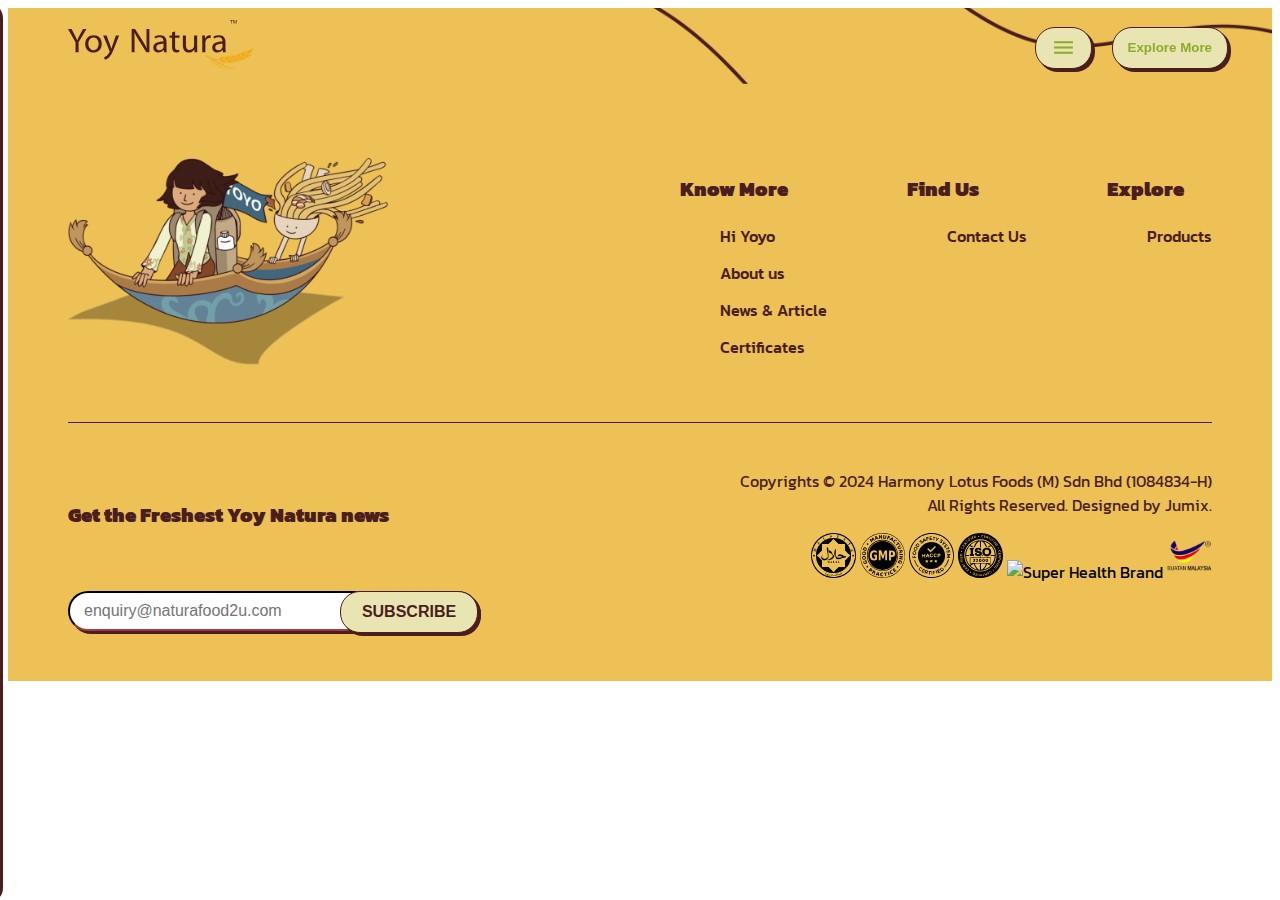
==== about/index.html @ ca6801bd "hi yoyo done" ====
<!DOCTYPE html>
<html lang="ko">

<head>
    <meta charset="UTF-8">
    <meta name="viewport" content="width=device-width, initial-scale=1.0">
    <title>Yoy Natura</title>
    <link rel="icon" href="../images/favicon.png">
    <link rel="stylesheet" href="https://cdn.jsdelivr.net/npm/reset-css@5.0.2/reset.min.css">
    <!-- 아이콘 -->
    <link rel="stylesheet"
        href="https://fonts.googleapis.com/css2?family=Material+Symbols+Outlined:opsz,wght,FILL,GRAD@24,400,0,0" />

    <!-- 폰트 -->
    <link rel="preconnect" href="https://fonts.googleapis.com">
    <link rel="preconnect" href="https://fonts.gstatic.com" crossorigin>
    <link
        href="https://fonts.googleapis.com/css2?family=Kanit:wght@400;500;700&family=Oswald:wght@200..700&display=swap"
        rel="stylesheet">

    <link rel="stylesheet" href="../css/main.css">
    <link rel="stylesheet" href="../css/hi-yoyo.css">

    <!-- jquery -->
    <script src="https://code.jquery.com/jquery-3.7.1.min.js"
        integrity="sha256-/JqT3SQfawRcv/BIHPThkBvs0OEvtFFmqPF/lYI/Cxo=" crossorigin="anonymous"></script>

    <!-- swiper -->
    <link rel="stylesheet" href="https://unpkg.com/swiper@6.8.4/swiper-bundle.min.css" />
    <script src="https://unpkg.com/swiper@6.8.4/swiper-bundle.min.js"></script>

    <script defer src="../js/common.js"></script>
    <script defer src="../js/yoyo.js"></script>
</head>

<body>
    <main>
        <header>
            <div class="inner">
                <a href="/">
                    <img src="../images/yoynatura-logo.svg" alt="yoynatura">
                </a>
                <div class="menu">
                    <button class="menu-open btn">
                        <span class="material-symbols-outlined">menu</span>
                    </button>
                    <button class="btn">Explore More</button>
                </div>
            </div>
        </header>

        <nav>
            <div class="side-menu-close">
                <span class="material-symbols-outlined">close_small</span>
            </div>
            <ul>
                <li><a href="/hi-yoyo">Hi Yoyo</a></li>
                <li class="active"><a href="/about">About us</a></li>
                <li>News & Articles</li>
                <li>Certificates</li>
                <li>Contact Us</li>
                <li>Products</li>
            </ul>
        </nav>

        <footer>
            <img src="../images/footer-top.png" alt="line" class="footer--top-bg" />
            <div class="inner">
                <div class="footer-container">
                    <div class="footer-wedget">
                        <img src="../images/yoyo-flying-carpet.png" alt="YOYO" />
                    </div>
                    <div class="f-menu">
                        <ul>
                            <li><span>Know More</span>
                                <ul>
                                    <li>Hi Yoyo</li>
                                    <li>About us</li>
                                    <li>News & Article</li>
                                    <li>Certificates</li>
                                </ul>
                            </li>
                            <li><span>Find Us</span>
                                <ul>
                                    <li>Contact Us</li>
                                </ul>
                            </li>
                            <li><span>Explore</span>
                                <ul>
                                    <li>Products</li>
                                </ul>
                            </li>
                        </ul>
                    </div>
                </div>
                <div class="footer-container">
                    <div class="footer-wedget">
                        <h6>
                            Get the Freshest Yoy Natura news
                        </h6>
                        <div class="footer-inputs">
                            <input type="text" placeholder="enquiry@naturafood2u.com">
                            <button class="btn">SUBSCRIBE</button>
                        </div>
                    </div>
                    <div class="footer-copyright">
                        <p>
                            Copyrights © 2024 Harmony Lotus Foods (M) Sdn Bhd (1084834-H) <br />
                            All Rights Reserved. Designed by Jumix.
                        </p>
                        <img src="../images/F-Icons-01-Halal.svg" alt="Halal" />
                        <img src="../images/F-Icons-02-GMP.svg" alt="GMP" />
                        <img src="../images/F-Icons-03-HACCP.svg" alt="HACCP" />
                        <img src="../images/F-Icons-04-ISO22000.svg" alt="ISO 22000" />
                        <img src="../images/F-Icons-05-Super-Health-Brand.svg" alt="Super Health Brand" />
                        <img src="../images/F-Icons-06-Buatan-Malaysia.svg" alt="Buatan Malaysia" />
                    </div>
                </div>
            </div>
        </footer>

        <div id="to-top"></div>
    </main>
</body>

</html>
---- css/main.css ----
html {
    --color-green: #8DAC2B;
    --color-yellow-green: #E9E5B2;
    --color-brown: #4B1E1E;
    --color-white: #fff;
    --color-orange: #C4781C;
    --color-light-green: #B7CF61;
    --color-yellow: #EDC155
}

body {
    font-family: "Kanit", sans-serif;
    line-height: 1.5;
    box-sizing: border-box;
    font-size: 16px;
    word-break: keep-all;
}

main {
    overflow-x: hidden;
}

a {
    text-decoration: none;
    color: inherit;
}

ul {
    list-style: none;
}

button {
    outline: none;
}

input {
    outline: none;
}

picture {
    position: absolute;
}

.inner {
    max-width: 1160px;
    height: 100%;
    margin: 0 auto;
    display: flex;
    justify-content: center;
    align-items: center;
}

.btn {
    height: 42px;
    background-color: var(--color-yellow-green);
    color: var(--color-green);
    display: flex;
    justify-content: center;
    align-items: center;
    padding: 6px 15px;
    border-radius: 20px;
    border: 1px solid var(--color-brown);
    cursor: pointer;
    transition: .2s;
}

.btn__white {
    background-color: var(--color-white);
}

.btn__active {
    background-color: var(--color-yellow-green);
    box-shadow: 3px 3px 0 0 var(--color-brown);
}

.description {
    width: 100%;
    text-align: center;
    margin: 0 auto;
    position: relative;
}

.description h1 {
    font-size: 72px;
    color: var(--color-brown);
    line-height: 1.5;
    font-weight: 800;
}

.description h6 {
    font-size: 20px;
    color: var(--color-green);
}


.description p {
    color: var(--color-brown);
    font-size: 16px;
}

#to-top {
    position: fixed;
    right: 0;
    bottom: 0;
    width: 84px;
    height: 80px;
    cursor: pointer;
    background-image: url("../images/btt-02.svg");
    background-size: cover;
    visibility: hidden;
    opacity: 0;
    transform: translateY(0);
    transition: .4s;
    z-index: 9;
}

#to-top.active {
    visibility: visible;
    opacity: 1;
}

#to-top.top {
    transform: translateY(-900px);
}

.animation {
    transition: 1s;
    transform: translateY(100px);
    opacity: 0;
}

.animation.show {
    transform: translateY(0);
    opacity: 1;
}

.m-img {
    display: none;
}

header {
    width: 100%;
    height: 95px;
    position: fixed;
    top: 0;
    z-index: 8;
    background-color: initial;
}

header .inner {
    height: 100%;
    justify-content: space-between;
}

header .menu {
    display: flex;
    gap: 20px;
}

header .menu span {
    font-size: 25px;
}

header .menu .btn {
    font-weight: 800;
    box-shadow: 3px 3px 0 0 var(--color-brown);
}

header .menu .btn:nth-child(2):hover {
    color: var(--color-brown);
}

nav {
    width: 100%;
    height: 100%;
    max-width: 350px;
    position: fixed;
    top: 0;
    left: 0;
    z-index: 9;
    background-color: var(--color-yellow-green);
    box-shadow: 3px 3px 0px 0px #4B1E1E;
    border-radius: 0 15px 15px 0;
    transform: translateX(-100%);
    transition: .4s;
}

nav.active {
    transform: translateX(0);
}

nav .side-menu-close {
    display: flex;
    justify-content: flex-end;
}

nav span {
    color: var(--color-orange);
    font-size: 40px !important;
    cursor: pointer;
    padding: 10px 10px 0 0;
}

nav ul {
    margin-top: 50px;
}

nav ul li {
    font-size: 20px;
    font-weight: 900;
    padding: 8px 32px;
    color: var(--color-brown);
    cursor: pointer;
    transition: .2s;
}

nav ul li.active {
    color: #D64027;
}

nav ul li:hover {
    color: var(--color-orange);
}

.explore {
    width: 100%;
    height: 100vh;
    background-color: #E9E5B2;
    position: relative;
}

.explore .inner {
    flex-direction: column;
}

.explore .explore-bg {
    width: 150vw;
    height: 100vh;
    min-width: 2500px;
    background: url("../images/H-banner-bg-extend.png");
    background-size: cover;
    background-position: left;
    position: absolute;
    top: 0;
    left: 0;
    transform: translateX(-850px);
    transition-duration: .8s;
}

.explore .description {
    margin-bottom: 80px;
    text-align: left;
}

.explore .description .btn {
    width: 200px;
    color: var(--color-brown);
    font-weight: 800;
    margin-top: -80px;
    font-size: 20px;
    box-shadow: 5px 5px 0 0 var(--color-brown);
}

.explore .description .btn:hover {
    background-color: var(--color-brown);
    color: var(--color-white);
}

.explore picture.yoyo {
    transition-duration: .4s;
    right: 0;
    bottom: -40px;
}

.explore picture.yoyo img {
    width: 600px;
}

.series {
    position: relative;
}

.series picture.wheat {
    top: -300px;
}

.series picture.wheat img {
    max-width: 100%;
}

.series .series-bg {
    width: 100%;
    height: 100%;
    background: url("../images/H-yoyo-noodle-series-bg.png") top center no-repeat;
    background-size: cover;
    padding-top: 150px;
    padding-bottom: 250px;
    position: relative;
}

.series .inner {
    display: block;
}

.series .description {
    max-width: 750px;

}

.series .btn-group {
    max-width: 750px;
    margin: 0 auto;
    display: flex;
    justify-content: center;
    align-items: center;
    gap: 30px;
    margin-top: 30px;
    position: relative;
}

.series .btn-group .btn {
    font-size: 20px;
    font-weight: 900;
    color: var(--color-brown);
    padding: 23px 29px;
    border-radius: 30px;
}

.series .btn-group img {
    position: absolute;
    right: 0;
    bottom: 0;
    transform: translateX(40px);
}

.series .series-items {
    position: relative;
    margin-top: 80px;
}

.series .series-items.series--goreng {
    display: none;
}


.series .series-items div {
    display: flex;
    justify-content: space-around;
    gap: 190px;
}

.series .series-items img {
    max-width: 400px;
    transition: .2s;
}


.series .series-items img:nth-child(2) {
    transform: translateY(60px);
}

.series .series-items img:nth-child(3) {
    position: absolute;
    top: 200px;
    left: -140px;
    right: 0;
    margin: 0 auto;
}

.series .series-items img:hover {
    transform: scale(1.1);
}

.series .series-items img:nth-child(3):hover {
    transform: scale(1);
}

.about {
    height: 700px;
    background: var(--color-yellow-green);
    position: relative;
}

.about .inner {
    padding-top: 80px;
    display: flex;
    align-items: normal;
}

.about .description {
    max-width: 800px;
    position: static;
}

.about .description h1 {
    position: relative;
    z-index: 1;
}

.about .description p {
    font-size: 19px;
    padding-top: 80px;
}

.about .description .btn {
    color: var(--color-brown);
    font-size: 20px;
    font-weight: 800;
    margin: 190px auto 0;
    box-shadow: 5px 5px 0px 0px #4B1E1E;
    position: relative;
    z-index: 1;
}

.about .about-badge__position {
    position: relative;
}

.about .about-badge {
    width: 100%;
    height: 100%;
    position: absolute;
    top: 0;
    left: 0;
}

.about .about-badge img {
    position: absolute;
}

.about .about-badge img:nth-child(1) {
    left: 12.6%;
    top: 30.86%;
}

.about .about-badge img:nth-child(2) {
    left: 20.3%;
    top: 24%;
}

.about .about-badge img:nth-child(3) {
    left: 28.08%;
    top: 28.27%;
}

.about .about-badge img:nth-child(4) {
    left: 39.21%;
    top: 41.3%;
    z-index: 2;
}

.about .about-badge img:nth-child(5) {
    left: 36.47%;
    top: 30.52%;
    z-index: 0;
}

.about .about-badge img:nth-child(6) {
    left: 49.21%;
    top: 26.73%;
    z-index: 1;
}

.about .about-badge img:nth-child(7) {
    left: 53.49%;
    top: 29.63%;
    z-index: 0;
}

.about .about-badge img:nth-child(8) {
    left: 59.16%;
    top: 26.89%;
}

.about .about-badge img:nth-child(9) {
    left: 69.56%;
    top: 25.86%;
}

.about .about-badge img:nth-child(10) {
    left: 17.4%;
    top: 50.94%;
}

.about .about-badge img:nth-child(11) {
    left: 31.23%;
    top: 50%;
}

.about .about-badge img:nth-child(12) {
    left: 46.7%;
    top: 45.48%;
}

.about .about-badge img:nth-child(13) {
    left: 57%;
    top: 58.22%;
}

.about .about-badge img:nth-child(14) {
    left: 70.52%;
    top: 46.42%;
}

.wedo {
    background-color: var(--color-light-green);
    display: flex;
    padding: 150px 0;
    position: relative;
}

.wedo .noodles {
    transition-duration: .6s;
    position: absolute;
    top: -80px;
    left: 0;
    transform: translateX(-280px);
}

.wedo .noodles__m {
    display: none;
}

.wedo .wedo-items {
    position: relative;
    display: flex;
    align-items: center;
    width: 50%;
}

.wedo-items.wedo-items__m {
    display: none;
}

.wedo .wedo-items .description {
    max-width: 455px;
}

.wedo .wedo-items .swiper-container {
    margin: 0;
    position: relative;
    min-width: 735px;
}

.wedo .wedo-items .swiper-container .swiper-slide {
    transition: .4s;
    position: relative;
}

.wedo .wedo-items .swiper-container .swiper-wrapper .swiper-slide img {
    transition: .4s;
    height: 557px;
}

.wedo .wedo-items .swiper-container .swiper-wrapper .swiper-slide:hover p {
    visibility: visible;
    opacity: 1;
}

.wedo .wedo-items .swiper-container .swiper-wrapper .swiper-slide:hover img {
    filter: brightness(0.6);
}

.wedo .wedo-items .swiper-container .swiper-wrapper .swiper-slide p {
    height: calc(100% / 5);
    position: absolute;
    top: 0;
    bottom: 0;
    margin: auto;
    color: #EDC155;
    text-align: center;
    font-weight: 900;
    font-size: 32px;
    visibility: hidden;
    opacity: 0;
    transition: .4s;
    padding-left: 120px;
}

.wedo .wedo-items .swiper-container .swiper-wrapper .swiper-slide p.slide__center {
    padding-left: 155px;
}

.wedo .wedo-items .swiper-prev,
.wedo .wedo-items .swiper-next {
    width: 30px;
    height: 30px;
    border-radius: 50%;
    font-size: 23px;
    position: absolute;
    margin: auto 0;
    top: 0;
    bottom: 0;
    z-index: 1;
    cursor: pointer;
    outline: none;
    display: flex;
    justify-content: center;
    align-items: center;
    transition: .4s;
    background-color: var(--color-orange);
    color: var(--color-white);
}

.wedo .wedo-items .swiper-prev {
    left: 0;
}

.wedo .wedo-items .swiper-next {
    right: 0;
}

.products {
    background: url("../images/H-our-products-bg.png") center no-repeat;
    background-size: cover;
    padding: 150px 0 200px;
}

.products .description {
    max-width: 580px;
}

.products .description img {
    position: absolute;
    right: -80px;
    top: -45px;
}

.products .products-wrap {
    width: 100%;
    display: flex;
    margin-top: 120px;
}

.products .products-img {
    position: relative;
}

.products .products-wrap .products-img picture {
    top: 35px;
    left: 0;
}

.products .products-wrap .products-img picture img {
    position: absolute;
    transition: .4s;
    visibility: hidden;
    opacity: 0;
}

.products .products-wrap .products-img picture .prod--japanese {
    left: 40px;
}

.products .products-wrap .products-img picture img.show {
    visibility: visible;
    opacity: 1;
}

.products .products-wrap .description {
    margin: auto;
    display: flex;
    flex-direction: column;
    align-items: center;
}

.products .products-wrap .description h1 {
    font-size: 48px;
}

.products .products-wrap .description p {
    max-width: 280px;
}

.products .products-wrap .description button {
    width: 400px;
    font-size: 20px;
    font-weight: 900;
    color: var(--color-brown);
    box-shadow: 5px 5px 0px 0px #4B1E1E;
    border-radius: 25px;
    padding: 6px 25px;
    margin: 30px auto 0;
}

.products .products-wrap .description button:hover {
    background-color: var(--color-yellow-green);
}

.recipes {
    background-color: var(--color-yellow-green);
    position: relative;
    padding: 100px 0 200px;

}

.recipes .recipes--top--bg {
    width: 100%;
    height: 74px;
    background-image: url("../images/H-cooking-recipes-top-border-2048x74.png");
    background-size: cover;
    position: absolute;
    top: -55px;

}

.recipes .recipes--title {
    max-width: 740px;
    height: 140px;
    display: flex;
    justify-content: center;
    align-items: end;
    gap: 30px;
    margin: 0 30px 0 auto;
}

.recipes .swiper-slide {
    width: 337px;
    border-radius: 64px;
    border: 3px solid var(--color-brown);
    background-color: #a2b751;
    overflow: hidden;
}

.recipes .swiper-slide h4 {
    font-size: 23px;
    line-height: 1.15;
    font-weight: 900;
    position: absolute;
    top: 20px;
    left: 30px;
}

.recipes .swiper-slide img {
    width: 100%;
    height: 100%;
}

.recipes .swiper-slide p {
    font-size: 20px;
    line-height: 1.15;
    color: var(--color-brown);
    font-weight: 900;
    position: absolute;
    bottom: 20px;
    left: 30px;
}

.recipes .recipes--bottom--bg {
    width: 100%;
    height: 74px;
    background-image: url("../images/H-cooking-recipes-bottom-border-2048x60.png");
    background-size: cover;
    position: absolute;
    bottom: -55px;
    z-index: 1;
}

.trust {
    padding: 250px 0;
    position: relative;
    transition: .2s;
}

.trust .trust--chopsticks {
    position: absolute;
    top: -260px;
    right: -400px;
}

.trust .description {
    max-width: 570px;
}

.trust .trust--switch {
    display: flex;
    justify-content: center;
    align-items: center;
    padding-top: 60px;
    gap: 20px;
}

.trust .trust--switch h5 {
    color: #4B1E1E85;
    font-size: 20px;
    font-weight: 900;
    cursor: pointer;
    transition: .4s;
}

.trust .trust--switch h5.active {
    color: var(--color-brown);
}


.trust .trust--switch label {
    position: relative;
    display: inline-block;
    width: 63px;
    height: 36px;
    vertical-align: middle;
    margin-bottom: 0;
}

.trust .trust--switch label input[type=checkbox] {
    display: none;
}

.trust .trust--switch label span {
    border: 2px solid var(--color-brown);
    background-color: var(--color-white);
    box-shadow: 3px 2px 0 0 var(--color-brown);
    cursor: pointer;
    position: absolute;
    top: 0;
    left: 0;
    right: 0;
    bottom: 0;
    transition: .4s;
    border-radius: 24px;
}

.trust .trust--switch label span::before {
    content: "";
    height: 28px;
    width: 28px;
    position: absolute;
    left: 4px;
    bottom: 2px;
    background: #fff;
    transition: .4s;
    background: var(--color-brown);
    border-radius: 50%;
}

.trust .trust--switch label span.switch__active::before {
    transform: translateX(23px);
}

.trust .trust-wrap>div {
    max-width: 1120px;
    display: flex;
    flex-wrap: wrap;
    margin: 50px auto 0;
    justify-content: center;
}

.trust .trust-wrap .trust-items {
    flex: 0 0 calc(16.66% - 20px);
    margin: 10px;
}

.trust .trust-wrap .trust-items img {
    width: 100%;
    min-width: 75px;
}

.trust .trust--id {
    display: none;
}

footer {
    background-color: #EDC155;
    position: relative;
    padding-top: 150px;
}

footer .inner {
    display: block;
}

footer .footer--top-bg {
    position: absolute;
    max-width: 100%;
    min-width: 1350px;
    top: -160px;
}

footer .footer-container {
    width: 100%;
    display: flex;
    justify-content: space-between;
    position: relative;
    padding-bottom: 50px;
}

footer .footer-container::before {
    content: "";
    width: 100%;
    height: 1px;
    background-color: var(--color-brown);
    position: absolute;
    bottom: 10px;
}

footer .footer-container:last-child::before {
    display: none;
}

footer .footer-container:last-child {
    padding-top: 20px;
}

footer .footer-container .footer-wedget {
    max-width: 320px;
}

footer .footer-container:last-child .footer-wedget {
    min-width: 410px;
}

footer .footer-container .footer-wedget h6 {
    font-size: 20px;
    font-weight: 900;
    color: var(--color-brown);
    padding-bottom: 15px;
}

footer .footer-container .footer-wedget img {
    width: 100%;
    animation: top-end 8s ease infinite;
}

footer .footer-container .f-menu {
    max-width: 855px;
}

footer .footer-container .f-menu>ul {
    display: flex;
    gap: 80px;
}

footer .footer-container .f-menu>ul span {
    font-size: 20px;
    color: var(--color-brown);
    font-weight: 900;
}

footer .footer-container .f-menu>ul>li ul {
    display: flex;
    flex-direction: column;
    align-items: flex-start;
    gap: 5px;
    margin-top: 20px;
}

footer .footer-container .f-menu>ul>li ul li {
    cursor: pointer;
    font-size: 16px;
    color: var(--color-brown);
    font-weight: 500;
    margin-bottom: 8px;
}

footer .footer-container .footer-wedget .footer-inputs {
    width: 100%;
    position: relative;
}

footer .footer-container .footer-wedget .footer-inputs input {
    width: 100%;
    height: 40px;
    padding: 5px 14px;
    box-shadow: 3px 3px 0 0 var(--color-brown);
    background-color: var(--color-white);
    border-color: var(--color-brown);
    border-radius: 25px;
    color: var(--color-brown);
    box-sizing: border-box;
    font-size: 16px;
}

footer .footer-container .footer-wedget .footer-inputs button {
    width: 138px;
    position: absolute;
    top: 0;
    right: 0;
    font-size: 16px;
    font-weight: 900;
    color: var(--color-brown);
    box-shadow: 3px 3px 0 0 var(--color-brown);
}

footer .footer-copyright {
    text-align: right;
}

footer .footer-copyright p {
    color: var(--color-brown);
    margin-bottom: 16px;
}

footer .footer-copyright img {
    width: 45px;
}

@keyframes top-end {
    0% {
        transform: translateY(0);
    }

    25% {
        transform: translateY(25px);
    }

    50% {
        transform: translateY(0);
    }

    75% {
        transform: translateY(25px);
    }

    100% {
        transform: translateY(0);
    }
}

@media (max-width: 1280px) {
    .inner {
        padding: 0 60px;
    }

    .explore .description img {
        width: 500px;
    }

    .explore .description .btn {
        width: 180px;
        margin-top: -20px;
    }

    .explore picture.yoyo {
        bottom: 0;
    }

    .explore picture.yoyo img {
        width: 500px;
    }

    .series .series-items img {
        max-width: 300px;
    }

    .wedo {
        flex-wrap: wrap;
        gap: 100px;
    }

    .wedo .noodles {
        top: -90px;
    }

    .wedo .noodles img {
        max-width: 800px;
    }

    .wedo .wedo-items {
        width: 100%;
    }

    .wedo .wedo-items .description {
        max-width: 800px;
        padding-top: 50px;
    }

    .wedo .wedo-items .swiper-container {
        padding: 0 20px;
        min-width: auto;
    }

    .wedo .wedo-items .swiper-container .swiper-slide {
        width: 300px;
    }

    .wedo .wedo-items .swiper-container .swiper-wrapper .swiper-slide img {
        height: 464px;
    }

    .wedo .wedo-items .swiper-container .swiper-wrapper .swiper-slide p {
        padding-left: 80px;
    }

    .wedo .wedo-items .swiper-container .swiper-wrapper .swiper-slide p.slide__center {
        padding-left: 115px;
    }

    .wedo .wedo-items .swiper-prev {
        left: 10px;
    }

    .wedo .wedo-items .swiper-next {
        right: 10px;
    }

    .products .products-img {
        max-width: 600px;
    }

    .products .products-img img {
        width: 100%;
    }

    .products .products-wrap .products-img picture {
        width: 100%;
        height: 100%;
        top: 14px;
        left: -15px;
    }

    .products .products-wrap .products-img picture .prod--japanese {
        left: 30px;
    }

    .recipes {
        padding: 60px 0 160px;
    }

    .recipes .recipes--title {
        margin: 0 auto 70px;
    }

    .trust .trust--chopsticks {
        top: -200px;
        right: -300px;
    }

    .trust .trust--chopsticks img {
        width: 200px;
    }

    .trust .trust-wrap>div {
        max-width: 950px;
    }
}


@media (max-width:1100px) {
    .wedo .wedo-items .swiper-container .swiper-wrapper .swiper-slide img {
        height: 400px;
    }

    .wedo .wedo-items .swiper-container .swiper-wrapper .swiper-slide p {
        padding-left: 60px;
    }

    .wedo .wedo-items .swiper-container .swiper-wrapper .swiper-slide p.slide__center {
        padding-left: 95px;
    }

}

@media (max-width: 1000px) {

    .description h1 {
        font-size: 50px;
    }

    .explore picture.yoyo img {
        width: 400px;
        bottom: 50px;
    }

    .explore .description {
        margin-bottom: 180px;
    }

    .series picture.wheat {
        top: -150px;
    }

    .series .btn-group .btn {
        font-size: 16px;
    }

    .series .btn-group img {
        width: 100px;
        bottom: 50px;
        transform: translateX(0);
    }

    .series .series-items img {
        max-width: 250px;
    }

    .about {
        background:
            url('../images/H-about-top.png') center top no-repeat,
            url('../images/H-about-bottom.png') center bottom no-repeat,
            #E9E5B2;
        background-size: contain;
    }

    .about .about-badge {
        display: none;
    }

    .about .description {
        max-width: 550px;
    }

    .about .description h1 {
        padding-top: 50px;
    }

    .about .description p {
        padding-top: 40px;
    }

    .about .description .btn {
        width: 180px;
        margin: 80px auto 0;
        font-size: 17px;
    }

    .wedo .wedo-items .swiper-next,
    .wedo .wedo-items .swiper-prev,
    .wedo .wedo-items.wedo-items__pc {
        display: none;
    }

    .wedo {
        padding: 150px 0 80px;
    }

    .wedo .noodles {
        display: none;
    }

    .wedo .noodles__m {
        display: block;
        position: absolute;
        top: -65px;
        left: 0;
        max-width: 650px;
    }

    .wedo .noodles__m img {
        width: 100%;
    }

    .wedo .wedo-items .description {
        max-width: 600px;
        padding-top: 90px;
    }

    .wedo-items.wedo-items__m {
        display: flex;
        flex-wrap: wrap;
        align-items: center;
        justify-content: center;
        gap: 40px;
    }

    .wedo-items.wedo-items__m div {
        height: 480px;
    }

    .wedo-items.wedo-items__m div p {
        font-size: 22px;
        color: var(--color-brown);
        font-weight: 900;
        text-align: center;
        padding-top: 15px;
    }

    .wedo-items.wedo-items__m img {
        width: 310px;
    }

    .products .description {
        max-width: 471px;
    }

    .products .description img {
        width: 120px;
        top: -60px;
        right: -60px;
    }

    .products .products-wrap {
        flex-wrap: wrap;
        justify-content: center;
    }

    .products .products-wrap:nth-child(3) {
        flex-direction: column-reverse;
        align-items: center;
    }

    .products .products-img {
        max-width: 550px;
    }

    .products .products-img img:nth-child(1) {
        display: none;
    }

    .products .products-img img:nth-child(2) {
        display: block;
    }

    .products .products-wrap .products-img picture {
        display: none;
    }

    .products .products-wrap .description h1 {
        font-size: 35px;
        padding-top: 20px;
    }

    .products .products-wrap .description button {
        width: 300px;
    }

    .recipes .recipes--title img {
        width: 110px;
    }

    .recipes .swiper-slide {
        width: 274px;
    }

    .recipes .swiper-slide p {
        left: 20px;
    }

    .trust {
        padding: 150px 0 250px;
    }

    .trust .trust--chopsticks {
        top: -130px;
        right: -230px;
    }

    .trust .description {
        max-width: 475px;
    }

    .trust .description p {
        padding-top: 20px;
    }

    .trust .trust-wrap>div {
        max-width: 800px;
        padding: 0 40px;
    }

    footer .footer-container .footer-wedget {
        max-width: 300px;
    }

    footer .footer-container .f-menu {
        flex-grow: 1;
        padding-left: 40px;
    }

    footer .footer-container .f-menu>ul span {
        font-size: 16px;
    }

    footer .footer-container .f-menu>ul>li ul li {
        font-size: 14px;
    }

    footer .footer-container:last-child {
        display: block;
    }

    footer .footer-container:last-child .footer-wedget {
        max-width: 500px;
        margin: 0 auto;
    }

    footer .footer-container:last-child .footer-wedget h6 {
        font-size: 16px;
        text-align: center;
    }

    footer .footer-container .footer-wedget .footer-inputs input {
        font-size: 14px;
    }

    footer .footer-container .footer-wedget .footer-inputs button {
        font-size: 14px;
    }

    footer .footer-copyright {
        max-width: 480px;
        margin: 0 auto;
        text-align: center;
        padding-top: 40px;
    }

    footer .footer-copyright p {
        font-size: 12px;
    }

    footer .footer-copyright img {
        width: 40px;
        margin: 0 5px;
    }

}

@media (max-width:780px) {
    .inner {
        padding: 0 20px;
    }

    .description h6 {
        font-size: 15px;
    }

    .description h1 {
        font-size: 36px;
    }

    .description p {
        font-size: 14px;
    }

    header .inner {
        flex-wrap: wrap;
    }

    header .inner>a>img {
        max-width: 135px;
        width: 100%;
    }

    header .menu .btn:nth-child(2) {
        display: none;
    }

    .explore {
        height: 65vh;
    }

    .explore .explore-bg {
        width: 100%;
        height: 65vh;
        transform: translateX(-1100px) !important;
    }

    .explore .description img {
        max-width: 350px;
        width: 100%;
    }

    .explore picture.yoyo img {
        width: 280px;
    }

    .explore .description .btn {
        width: 165px;
        font-size: 16px;
        margin: 0;
    }

    .series picture.wheat img {
        min-width: 480px;
    }

    .series .description p {
        padding-top: 15px;
    }

    .series .btn-group img {
        display: none;
    }

    .series .btn-group {
        flex-wrap: wrap;
    }

    .series .btn-group .btn {
        font-size: 14px;
        height: auto;
        padding: 10px 23px;
    }

    .series .series-items div {
        flex-wrap: wrap;
        gap: 40px;
    }

    .series .series-items img {
        width: 100%;
    }

    .series .series-items img:hover {
        transform: none;
    }

    .series .series-items img:nth-child(2) {
        transform: translateY(0);
    }

    .series .series-items img:nth-child(3) {
        position: static;
    }

    .series .series-bg {
        padding-bottom: 180px;
    }

    .about {
        min-height: 737px;
        height: auto;
        box-sizing: border-box;
    }

    .about .description .btn {
        width: 100%;
        max-width: 400px;
        font-size: 14px;
    }

    .wedo {
        padding: 200px 0 80px;
    }

    .wedo .noodles__m {
        max-width: 500px;
        top: -25px;
    }

    .wedo .wedo-items .description {
        padding: 0 20px;
    }

    .wedo-items.wedo-items__m {
        padding: 0 20px;
    }

    .wedo-items.wedo-items__m div {
        height: auto;
    }

    .wedo-items.wedo-items__m img {
        width: 100%;
        max-width: 310px;
    }

    .products .description img {
        display: none;
    }

    .products .description {
        box-sizing: border-box;
        padding: 0 20px;
    }

    .products .products-img {
        padding: 0 20px;
    }

    .recipes .recipes--title img {
        display: none;
    }

    .recipes .swiper-slide p {
        font-size: 16px;
        left: 30px;
    }

    .trust .trust--chopsticks img {
        display: none;
    }

    .trust .description {
        padding: 0 20px;
        box-sizing: border-box;
    }

    .trust .trust--switch {
        flex-direction: column;
    }

    footer {
        padding-top: 40px;
    }

    footer .footer-container {
        flex-direction: column;
        align-items: center;
        justify-content: center;
    }

    footer .footer-container .f-menu {
        padding: 40px 20px 0;
    }
}

@media (max-width:480px) {
    footer .footer-container .f-menu>ul {
        flex-direction: column;
        gap: 20px;
        text-align: center;
        align-items: center;
    }

    footer .footer-container .f-menu>ul>li ul {
        align-items: center;
    }

    footer .footer-container .footer-wedget .footer-inputs {
        text-align: center;
    }

    footer .footer-container .footer-wedget .footer-inputs input {
        max-width: 250px;
    }

    footer .footer-container .footer-wedget .footer-inputs button {
        position: static;
        width: 100%;
        max-width: 250px;
        margin: 20px auto;
    }

    footer .footer-container:last-child .footer-wedget {
        min-width: 100%;
    }
}

@media only screen and (max-device-height: 800px) and (orientation: portrait) {
    #to-top {
        width: 60px;
        height: 60px;
    }

    .explore {
        height: 85vh;
    }

    .explore .explore-bg {
        height: 85vh;
    }

    .explore .description .btn {
        width: 140px;
        font-size: 14px;
        margin-top: -30px;
    }
}

@media only screen and (max-device-width: 400px) and (orientation: portrait) {
    .explore .explore-bg {
        height: 85vh;
    }

    .explore .description .btn {
        width: 140px;
        font-size: 14px;
        margin-top: -30px;
    }
}
---- css/hi-yoyo.css ----
.inner {
    position: relative;
}

.hi-yoyo {
    height: auto;
    background-color: #E9E5B4;
    background-image: url("../images/HY-hero-bg.png");
    background-position: top center;
    background-repeat: no-repeat;
    background-size: cover;
    padding: 150px 0 0;
    position: relative;
}

.hi-yoyo .inner {
    display: block;
}

.hi-yoyo .description {
    max-width: 590px;
    margin: 0;
    text-align: left;
}

.hi-yoyo .description::before {
    content: "";
    width: 163px;
    height: 0;
    max-height: 159px;
    background-image: url("../images/footprint.png");
    background-size: cover;
    background-repeat: no-repeat;
    position: absolute;
    top: 200px;
    right: -200px;
    animation-name: footprint;
    animation-duration: 12s;
    animation-iteration-count: infinite;
    animation-timing-function: ease-in-out;
    animation-fill-mode: forwards;
    animation-delay: 3s;
}

.hi-yoyo .description:nth-child(2):before {
    width: 90px;
    max-height: 198px;
    background-image: url("../images/footprint-left.png");
    top: 90px;
    right: 0;
    left: -145px;
    animation-delay: 6s;
}

.hi-yoyo .description:nth-child(3):before {
    max-height: 264px;
    background-image: url("../images/footprint-right.png");
    top: 100px;
    right: -170px;
    animation-delay: 9s;
}

.hi-yoyo .description:nth-child(4):before {
    content: none;
}

.hi-yoyo .description.desc__right {
    max-width: 440px;
    margin: 150px 60px 0 auto;
}


.hi-yoyo .description.desc__right p {
    transform: none;
}

.hi-yoyo .description:nth-child(3).desc__right {
    max-width: 510px;
    margin: 150px 120px 0 auto;
}

.hi-yoyo .description:nth-child(4).desc__right {
    max-width: 380px;
    margin: 150px 0 0 auto;
}

.hi-yoyo .description>img {
    width: 287px;
}

.hi-yoyo .description .hi-yoyo-bg {
    width: 163px;
    position: absolute;
    right: 0;
}

.hi-yoyo .description p {
    font-size: 22px;
    transform: translate(160px, -15px);
}

.hi-yoyo .description:nth-child(1) p {
    max-width: 450px;
}

.hi-yoyo .description p b {
    color: var(--color-green);
    font-weight: 700;

}

.hi-yoyo .yoyo-surfing {
    position: absolute;
    left: 0;
    bottom: 250px;
    z-index: 2;
}

.hi-yoyo .yoyo-surfing img {
    animation-name: surfing;
    animation-duration: 3s;
    animation-iteration-count: infinite;
    animation-timing-function: ease-in-out;
}

.hi-yoyo .hi-yoyo-line {
    position: relative;
    z-index: 1;
    margin-bottom: -250px;
}

.hi-yoyo .hi-yoyo-line img {
    max-width: 100%;
}

.series {
    background: url(../images/H-our-products-bg.png) center no-repeat;
    background-size: cover;
    padding: 150px 0 200px;
}

.series .description {
    max-width: 800px;
    padding: 75px 0;
}

.series .description h1 {
    line-height: 1;
}

.series .description p {
    font-size: 20px;
    padding-top: 20px;
}


.series .description b {
    color: var(--color-yellow);
    font-weight: 800;
}

.series .figures {
    text-align: center;
    position: relative;
    padding-bottom: 120px;
}

.series .figures>img {
    width: 400px;

}

.series .figures figure {
    width: 100%;
    height: 100%;
    position: absolute;
    top: 0;
    left: 0;
}

.series .figures figure img {
    position: absolute;
}

.series .figures figure img:nth-child(1) {
    width: 100%;
    max-width: 900px;
    top: 50px;
    right: 70px;
    left: initial;
}

.series .figures figure img:nth-child(2) {
    width: 100%;
    top: 0;
    left: 0;
    margin: auto;
    animation: zoom-in-out 2s ease-out infinite;
}

.series .textfield {
    max-width: 800px;
    margin: 0 auto 60px;
    position: relative;
}


.series .textfield p {
    font-size: 22px;
    color: var(--color-brown);
    text-align: center;
    line-height: 2.5;
}

.series .textfield img {
    vertical-align: bottom;
}

.series .series--ramen {
    width: 353px;
    height: auto;
    position: absolute;
    top: 40%;
    right: 0;
    z-index: 1;
    transition: .1s;
}

.series .series--goreng {
    width: 466px;
    height: auto;
    position: absolute;
    bottom: -50px;
    z-index: 1;
    transition: .1s;
}

.series .btn {
    width: 400px;
    font-size: 20px;
    font-weight: 900;
    color: var(--color-brown);
    padding: 23px 29px;
    border-radius: 30px;
    margin: 0 auto;
    box-shadow: 5px 5px 0px 0px #4B1E1E;
}

.recipes .recipes--title {
    max-width: 100%;
}

.recipes .inner {
    display: block;
}

.recipes .recipes-wrap {
    display: grid;
    grid-template-columns: 1fr 1fr 1fr;
    grid-gap: 40px 35px;
    margin-top: 40px;
}

.recipes .recipes-wrap .recipes-item {
    display: flex;
    flex-direction: column;
}

.recipes .recipes-wrap .recipes-item .recipes-item-img {
    width: 100%;
    height: 100%;
    max-height: 400px;
    position: relative;
    border-radius: 64px;
    border: 3px solid #4B1E1E;
    overflow: hidden;
    box-sizing: border-box;
}


.recipes .recipes-wrap .recipes-item .recipes-item-img h4 {
    font-size: 28px;
    font-weight: 800;
    color: var(--color-brown);
    position: absolute;
    top: 25px;
    left: 40px;
    z-index: 2;
}

.recipes .recipes-wrap .recipes-item .recipes-item-img img {
    width: 100%;
    height: 100%;
    transition: .4s;
}

.recipes .recipes-wrap .recipes-item .recipes-item-img img:hover {
    transform: scale(1.1);
}

.recipes .recipes-wrap .recipes-item h3 {
    color: #4B1E1E;
    font-size: 24px;
    font-weight: 900;
    padding-top: 30px;
    text-align: center;
}



@media (max-width:1500px) {
    .series .series--ramen {
        width: 200px;
        top: 55%;
        right: 20px;
    }

    .series .series--goreng {
        width: 300px;
    }
}

@media (max-width:1280px) {
    .hi-yoyo .yoyo-surfing img {
        width: 500px;
    }

    .series {
        padding: 150px 0;
    }

    .series .textfield {
        max-width: 650px;
    }

    .series .textfield p {
        font-size: 20px;
        line-height: 2;
    }
}

@media (max-width:1100px) {
    .description h1 {
        font-size: 46px;
    }

    .hi-yoyo .description>img {
        width: 180px;
    }

    .hi-yoyo .description p {
        font-size: 18px;
        transform: translate(95px, -15px);
    }

    .hi-yoyo .description:nth-child(1) p {
        max-width: 380px;
    }

    .hi-yoyo .description::before {
        content: none;
    }

    .hi-yoyo .description.desc__right {
        max-width: 380px;
        margin: 20px 160px 0 auto;
    }

    .hi-yoyo .description:nth-child(3).desc__right {
        max-width: 450px;
        margin: 60px 0 0 auto;
    }

    .hi-yoyo .description:nth-child(4).desc__right {
        max-width: 400px;
        margin: 60px 50px 0 auto;
    }

    .hi-yoyo .yoyo-surfing {
        bottom: 210px;
    }

    .hi-yoyo .yoyo-surfing img {
        width: 400px;
    }

    .hi-yoyo .hi-yoyo-line {
        margin-bottom: -200px;
    }

    .series .description {
        max-width: 560px;
        padding: 100px 0;
    }

    .series .description p {
        font-size: 16px;
    }

    .series .figures>img {
        width: 300px;
    }

    .series .figures figure img:nth-child(1) {
        max-width: 780px;
    }

    .series .textfield p {
        font-size: 16px;
    }

    .series .textfield img {
        height: 35px;
    }

    .series .series--ramen {
        width: 180px;
        top: 59%;
        right: -20px;
    }

    .series .series--goreng {
        width: 250px;
    }

    .series .btn {
        font-size: 17px;
        width: 300px;
        margin: 60px auto 0;
    }

}

@media (max-width:900px) {
    .hi-yoyo .description {
        max-width: 500px;
        margin: 0 auto;
    }

    .hi-yoyo .description.desc__right,
    .hi-yoyo .description:nth-child(3).desc__right,
    .hi-yoyo .description:nth-child(4).desc__right {
        max-width: 500px;
        margin: 40px auto;
    }

    .hi-yoyo .description>img {
        display: block;
        margin: 0 auto 20px;
        transform: rotate(20deg);
    }

    .hi-yoyo .description p {
        font-size: 14px;
    }

    .hi-yoyo .description:nth-child(1) p {
        max-width: 100%;
        transform: translate(0);
    }

    .hi-yoyo .yoyo-surfing {
        bottom: 200px;
        left: 140px;
    }

    .hi-yoyo .yoyo-surfing img {
        width: 230px;
    }

    .hi-yoyo .inner {
        padding: 0 60px 220px;
    }

    .hi-yoyo .hi-yoyo-line {
        margin-bottom: -140px;
    }

    .recipes .recipes-wrap {
        grid-template-columns: 1fr 1fr;
    }

}

@media (max-width:780px) {
    .hi-yoyo {
        display: flex;
        flex-direction: column;
    }

    .hi-yoyo .inner {
        padding: 0 60px;
    }

    .hi-yoyo>div {
        padding: 0 60px;
        position: relative;
    }

    .hi-yoyo .yoyo-surfing {
        position: relative;
        bottom: 0;
        left: 0;
    }

    .hi-yoyo .hi-yoyo-line {
        position: absolute;
        left: 0;
        bottom: -95px;
        margin: 0;
    }

    .description h1 {
        font-size: 42px;
    }

    .series .description {
        max-width: 450px;
        padding: 0 0 50px;
    }

    .series .description p {
        font-size: 14px;
        line-height: 2;
    }


    .series .series--ramen,
    .series .figures,
    .series .series--goreng {
        display: none;
    }

    .series .textfield {
        max-width: 450px;
    }

    .series .textfield p {
        font-size: 14px;
        line-height: 2;
    }

    .series .btn {
        font-size: 16px;
        width: 280px;
        margin: 50px auto 0;
    }

    .recipes .recipes-wrap .recipes-item {
        align-items: center;
    }

    .recipes .recipes-wrap {
        grid-template-columns: 1fr
    }

    .recipes .recipes-wrap .recipes-item .recipes-item-img {
        max-width: 310px;
    }

}

@media (max-width:480px) {
    .hi-yoyo .yoyo-surfing img {
        width: 150px;
    }

    .hi-yoyo .hi-yoyo-line {
        bottom: -82px;
        min-width: 446px;
    }

}

@keyframes surfing {
    0% {
        transform: rotate(0) translate(0, 0px);
    }

    65% {
        transform: rotate(-3deg) translate(0, 15px);
    }

    100% {
        transform: rotate(0) translate(0, 0px);
    }
}

@keyframes footprint {
    0% {
        height: 0;
    }

    50% {
        height: 100%;
    }

    100% {
        height: 0;
    }
}

@keyframes zoom-in-out {
    0% {
        transform: scale(1, 1);
    }

    50% {
        transform: scale(1.025, 1.025);
    }

    100% {
        transform: scale(1, 1);
    }
}
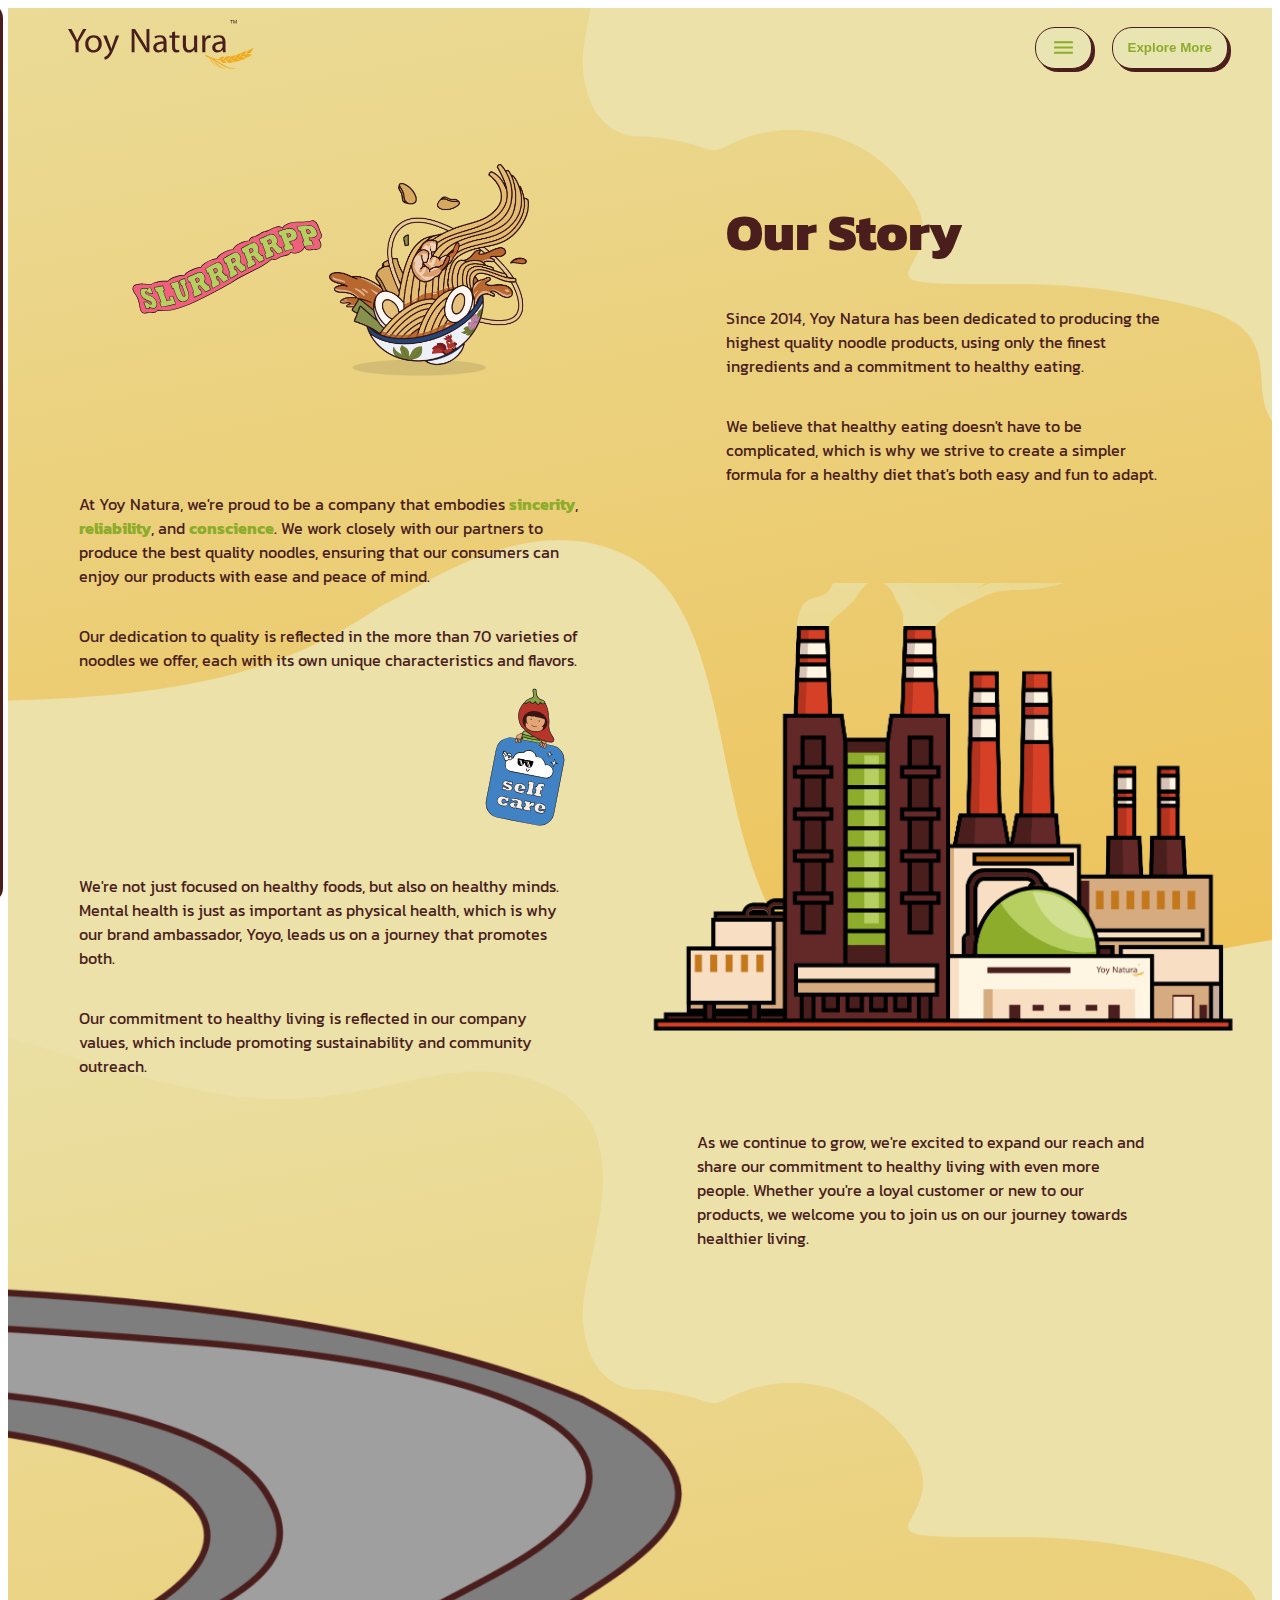
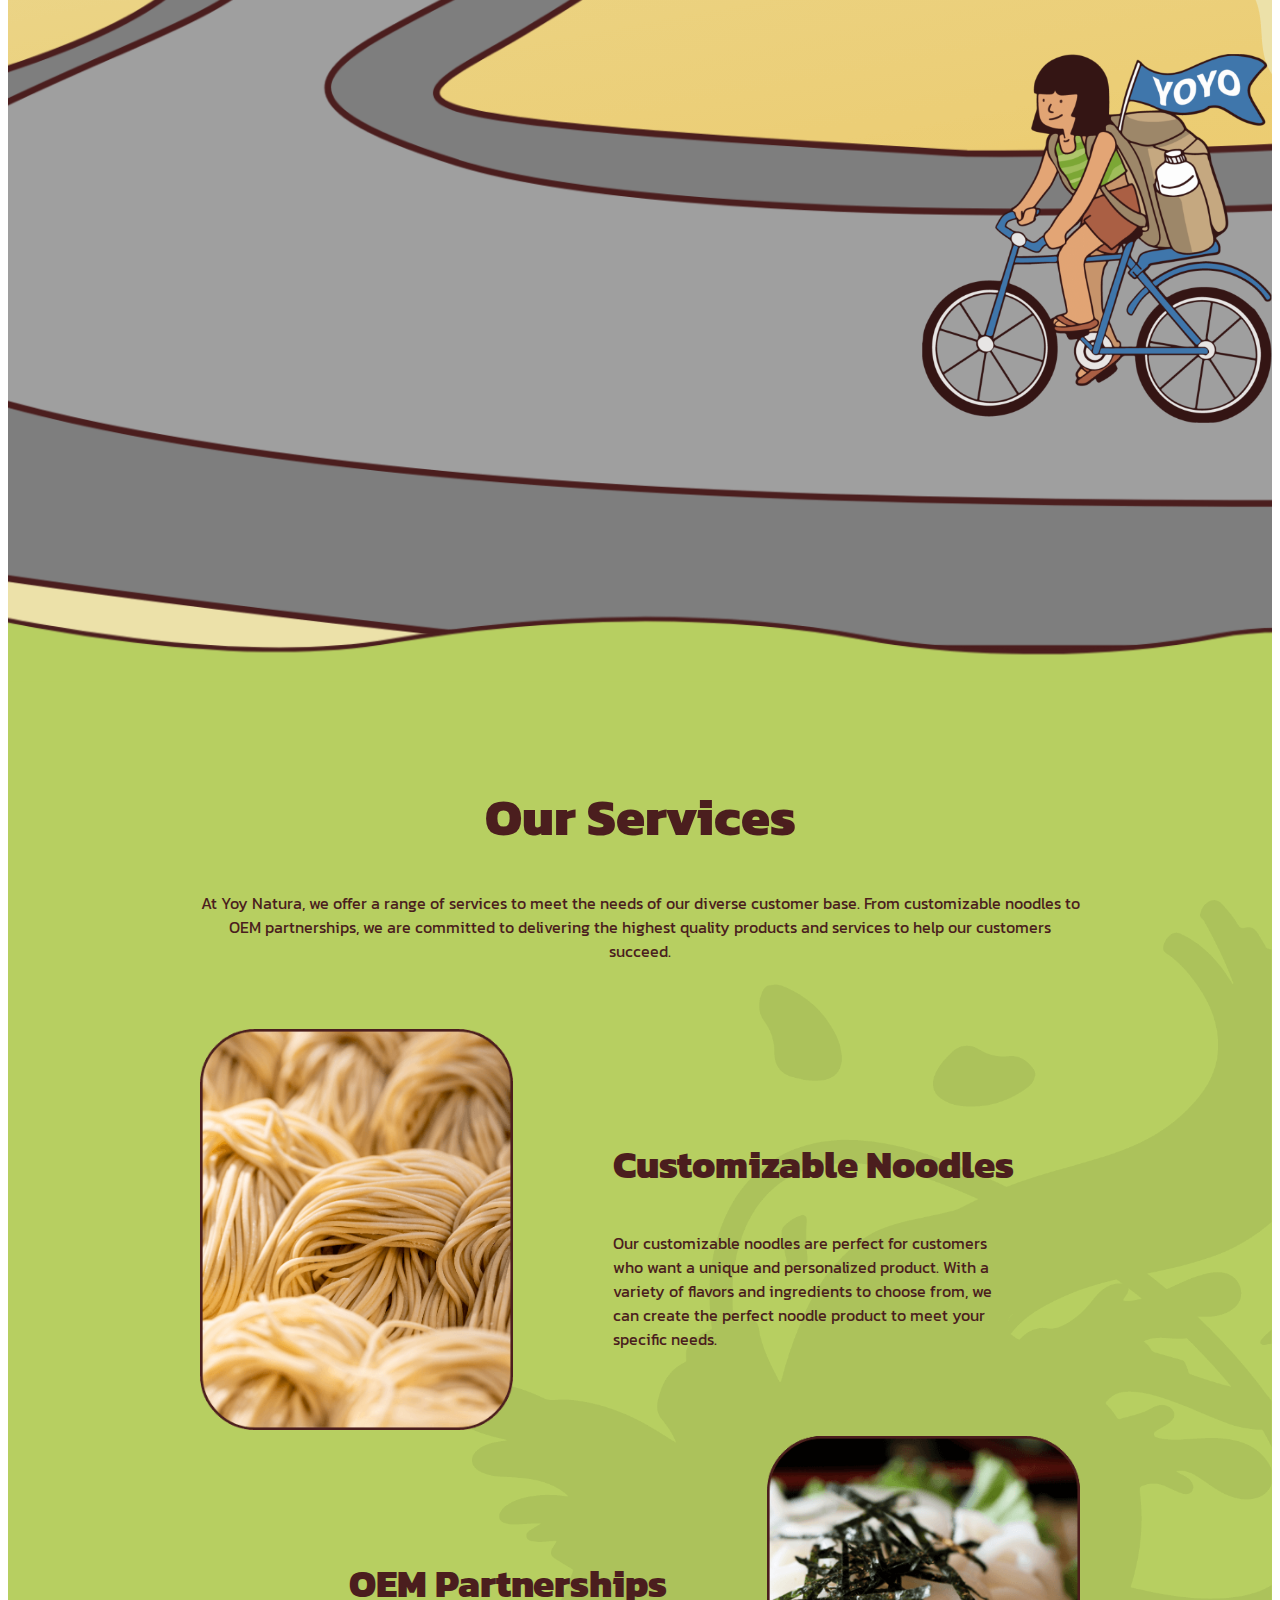
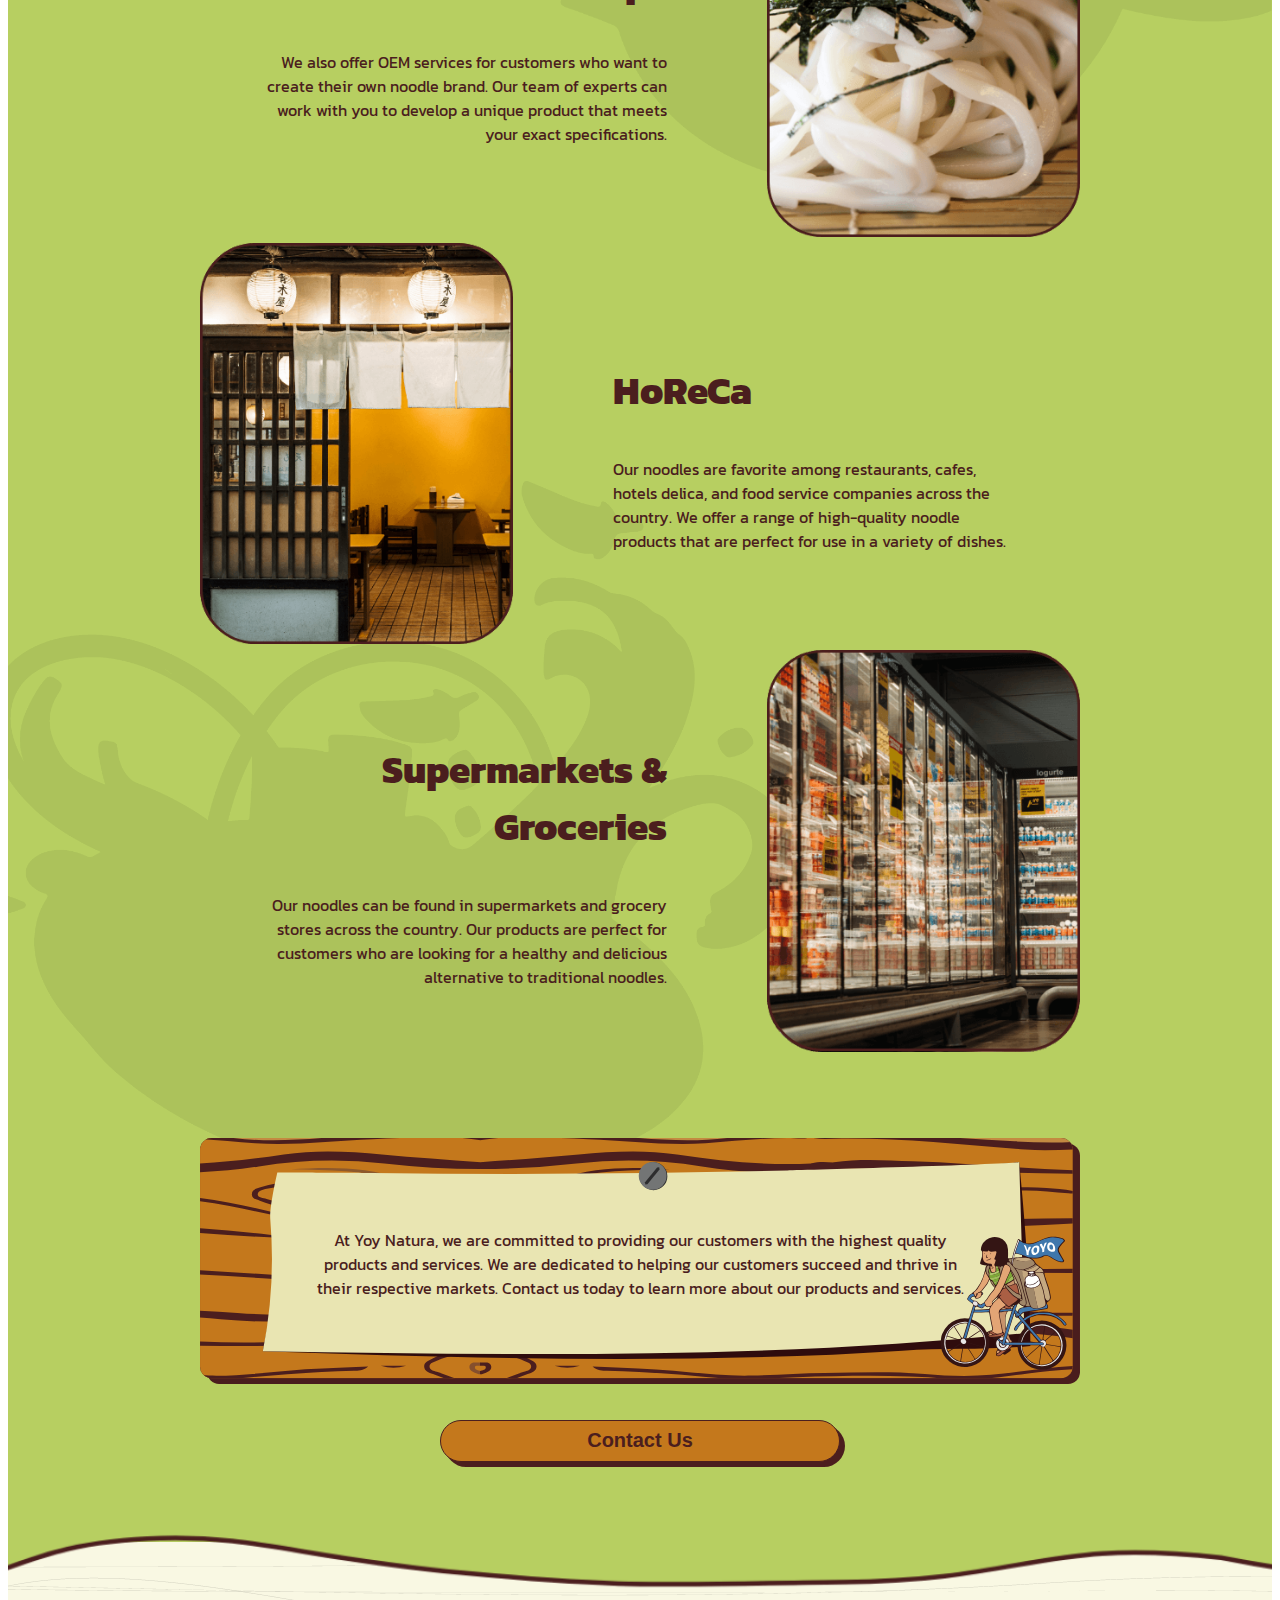
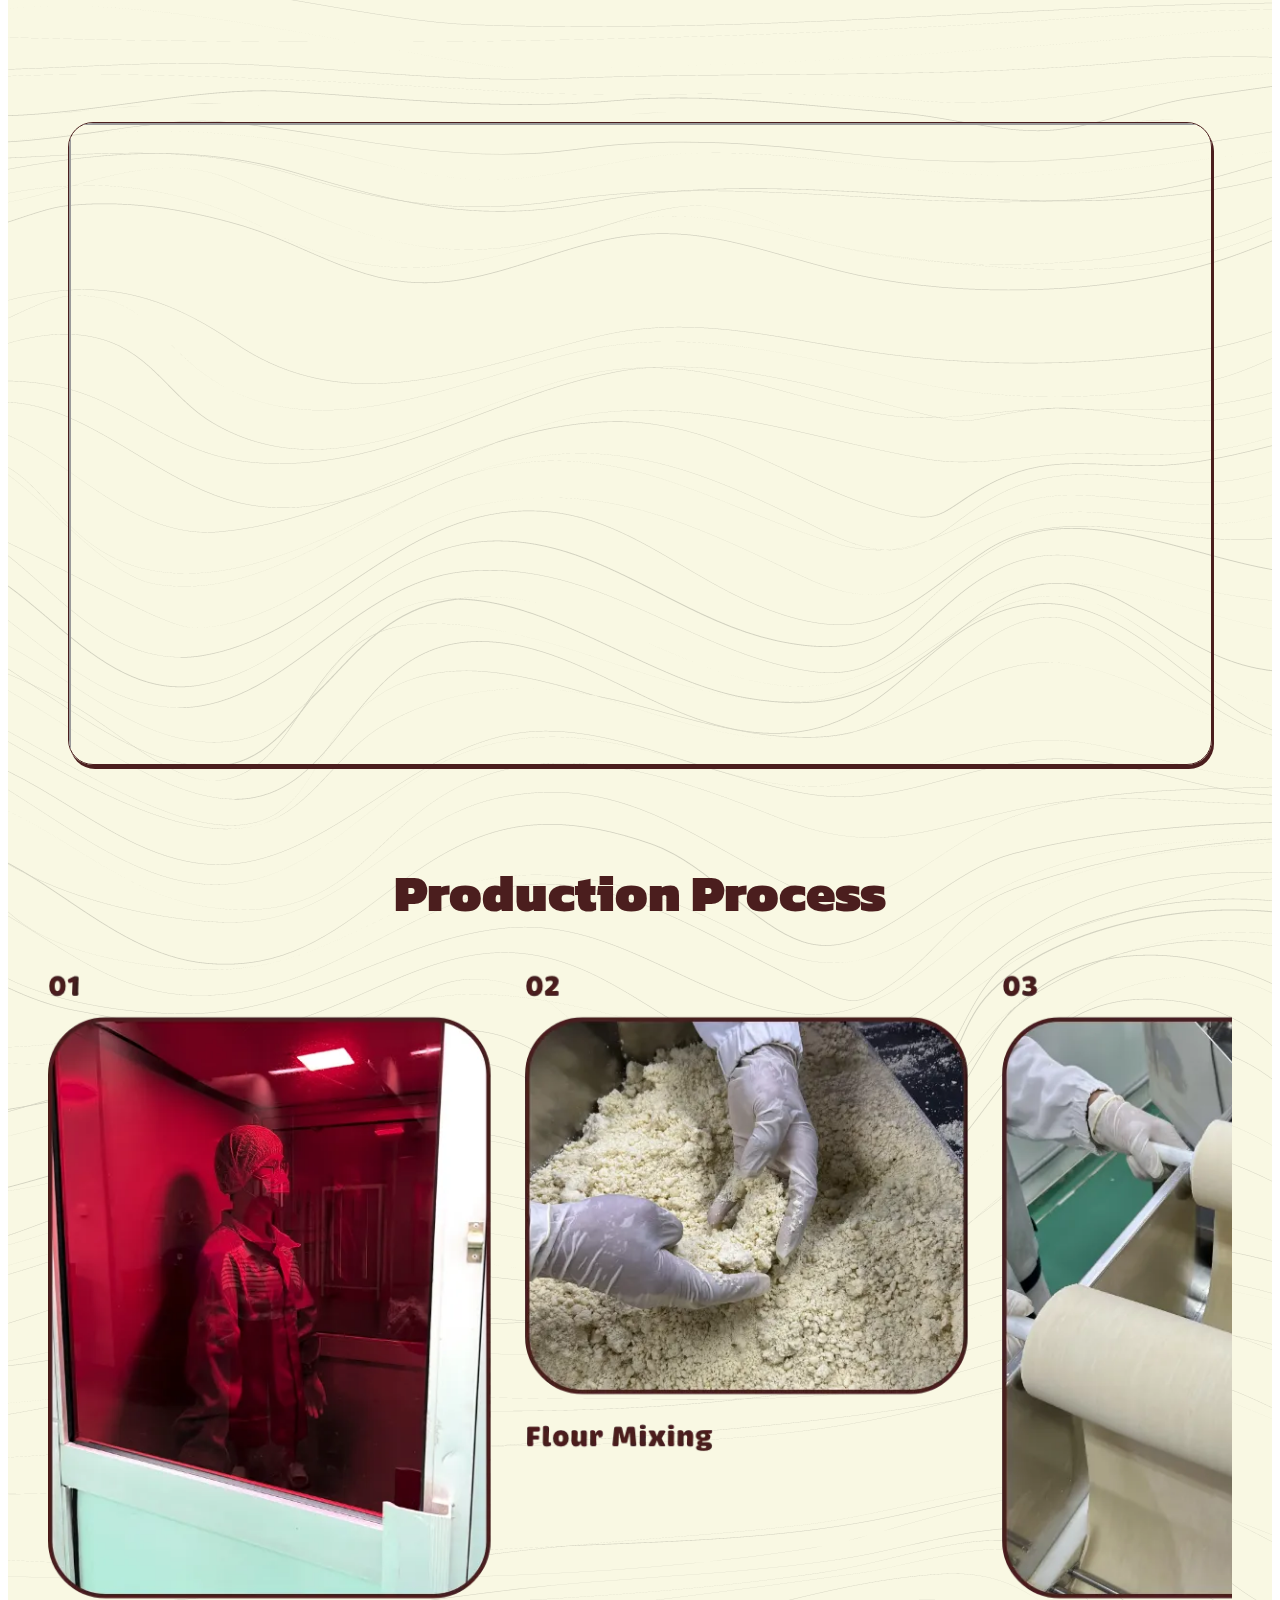
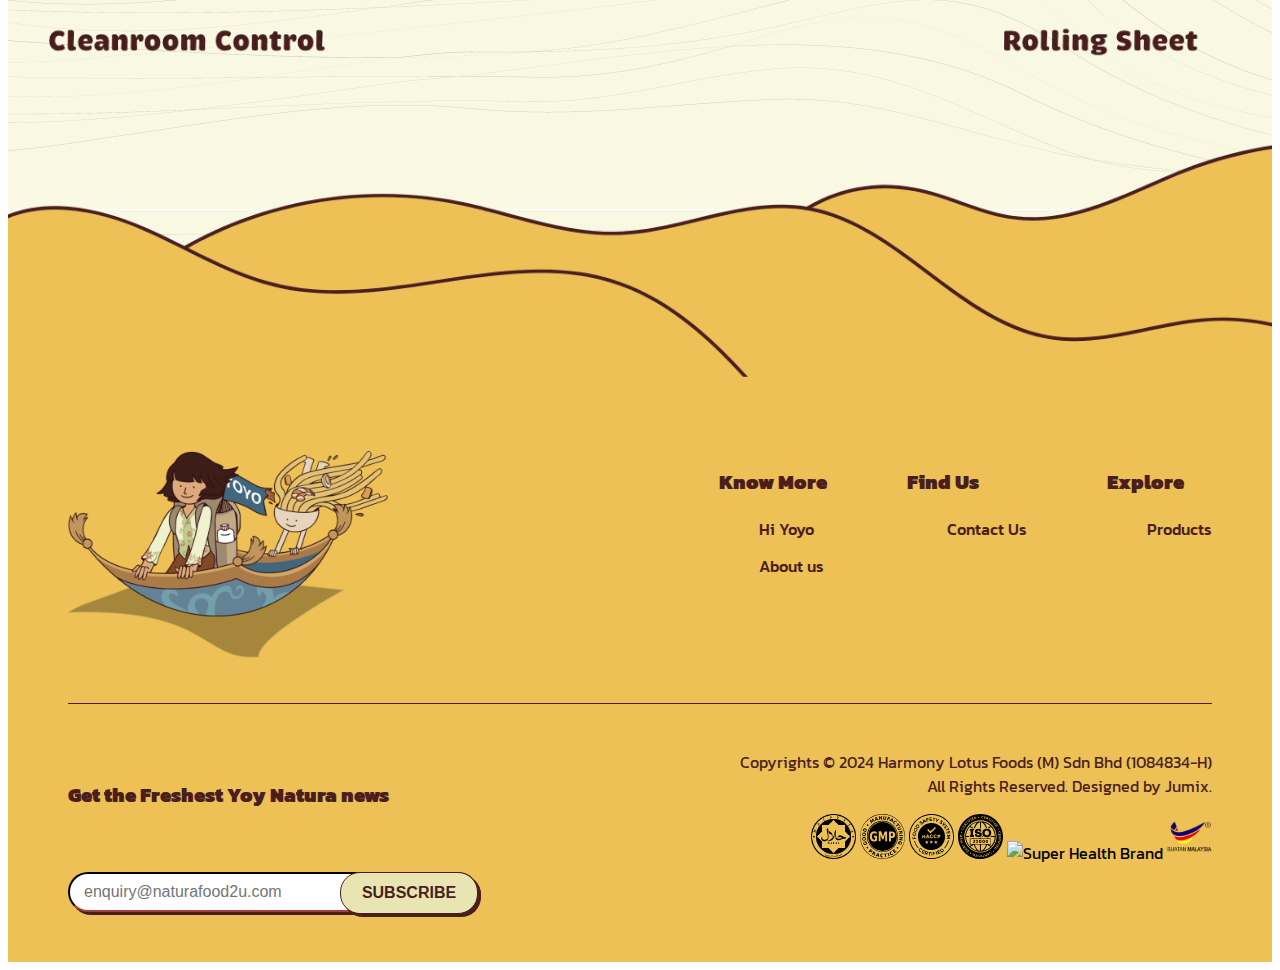
==== commit f13c212f: "update" ====
--- a/about/index.html
+++ b/about/index.html
@@ -19,7 +19,7 @@
         rel="stylesheet">
 
     <link rel="stylesheet" href="../css/main.css">
-    <link rel="stylesheet" href="../css/hi-yoyo.css">
+    <link rel="stylesheet" href="../css/about.css">
 
     <!-- jquery -->
     <script src="https://code.jquery.com/jquery-3.7.1.min.js"
@@ -30,7 +30,7 @@
     <script src="https://unpkg.com/swiper@6.8.4/swiper-bundle.min.js"></script>
 
     <script defer src="../js/common.js"></script>
-    <script defer src="../js/yoyo.js"></script>
+    <script defer src="../js/about.js"></script>
 </head>
 
 <body>
@@ -56,12 +56,200 @@
             <ul>
                 <li><a href="/hi-yoyo">Hi Yoyo</a></li>
                 <li class="active"><a href="/about">About us</a></li>
-                <li>News & Articles</li>
-                <li>Certificates</li>
-                <li>Contact Us</li>
-                <li>Products</li>
             </ul>
         </nav>
+
+        <section class="story">
+            <div class="inner">
+                <div class="story-wrap">
+                    <div class="story-left">
+                        <div class="story-items">
+                            <picture>
+                                <img src="../images/A-stickers-05-slurrrrp.svg" alt="slurrrrp" />
+                                <img src="../images/H-noodle-02-curry-laksa-01.png" alt="Curry Laksa Ramen" />
+                            </picture>
+
+                            <div class="description">
+                                <p>At Yoy Natura, we're proud to be a company that embodies <b>sincerity</b>,
+                                    <b>reliability</b>, and
+                                    <b>conscience</b>. We work closely with our partners to produce the best quality
+                                    noodles,
+                                    ensuring that our consumers can enjoy our products with ease and peace of mind.
+                                </p>
+
+                                <p>Our dedication to quality is reflected in the more than 70 varieties of noodles we
+                                    offer,
+                                    each with its own unique characteristics and flavors.</p>
+                            </div>
+                        </div>
+                    </div>
+
+                    <div class="story-right">
+                        <div class="description">
+                            <h1>Our Story</h1>
+                            <p>Since 2014, Yoy Natura has been dedicated to producing the highest quality noodle
+                                products,
+                                using only the finest ingredients and a commitment to healthy eating.
+                            </p>
+
+                            <p>We believe that healthy eating doesn't have to be complicated, which is why we strive to
+                                create a simpler formula for a healthy diet that's both easy and fun to adapt.
+                            </p>
+                        </div>
+                    </div>
+                </div>
+                <div class="story-wrap">
+                    <div class="story-left">
+                        <div class="story-items">
+                            <picture>
+                                <img src="../images/A-stickers-02-self-care-1.svg" alt="Self Care" />
+                            </picture>
+
+                            <div class="description">
+                                <p>We're not just focused on healthy foods, but also on healthy minds. Mental health is
+                                    just as important as physical health, which is why our brand ambassador, Yoyo, leads
+                                    us on a journey that promotes both.
+                                </p>
+
+                                <p>Our commitment to healthy living is reflected in our company values, which include
+                                    promoting sustainability and community outreach.</p>
+                            </div>
+                        </div>
+                    </div>
+
+                    <div class="story-right">
+                        <img src="../images/A-our-story-factory-01.png" alt="Factory" class="factory">
+                    </div>
+                </div>
+
+                <div class="story-wrap">
+                    <div class="story-right">
+                        <div class="description">
+                            <p>
+                                As we continue to grow, we're excited to expand our reach and share our commitment to
+                                healthy living with even more people. Whether you're a loyal customer or new to our
+                                products, we welcome you to join us on our journey towards healthier living.
+                            </p>
+                        </div>
+                    </div>
+                </div>
+            </div>
+
+            <div class="story-road">
+                <picture>
+                    <img src="../images/A-CTA-road-2048x1049.png" alt="Road">
+                    <img src="../images/H-Yoyo-Cycling.png" alt="YOYO" class="yoyo">
+                </picture>
+            </div>
+
+        </section>
+
+        <section class="services">
+            <div class="services--line--top"></div>
+            <div class="inner">
+                <div class="description">
+                    <h1>Our Services</h1>
+                    <p>At Yoy Natura, we offer a range of services to meet the needs of our diverse customer base. From
+                        customizable noodles to OEM partnerships, we are committed to delivering the highest quality
+                        products and services to help our customers succeed.</p>
+                </div>
+
+                <div class="services-item">
+                    <div class="services-item-img">
+                        <img src="../images/H-gallery-01-customizable-noodles.png" alt="Customizable Noodles" />
+                        <img src="../images/A-stickers-01-good.svg" alt="Good" class="services-item--bedge animation">
+                    </div>
+
+                    <div class="services-item-txt description">
+                        <h3>Customizable Noodles</h3>
+                        <p>Our customizable noodles are perfect for customers who want a unique and personalized
+                            product. With a variety of flavors and ingredients to choose from, we can create the perfect
+                            noodle product to meet your specific needs.</p>
+                    </div>
+                </div>
+
+                <div class="services-item">
+                    <div class="services-item-txt description">
+                        <h3>OEM Partnerships</h3>
+                        <p>We also offer OEM services for customers who want to create their own noodle brand. Our team
+                            of experts can work with you to develop a unique product that meets your exact
+                            specifications.</p>
+                    </div>
+
+                    <div class="services-item-img">
+                        <img src="../images/H-gallery-02-oem-partnership.png" alt="OEM Partnerships" />
+                    </div>
+                </div>
+
+                <div class="services-item">
+                    <div class="services-item-img">
+                        <img src="../images/H-gallery-03-HoReCa.png" alt="Restaurants" />
+                        <img src="../images/A-stickers-02-fun-tasty.svg" alt="Fun tasty"
+                            class="services-item--bedge animation" />
+                    </div>
+
+                    <div class="services-item-txt description">
+                        <h3>HoReCa</h3>
+                        <p>Our noodles are favorite among restaurants, cafes, hotels delica, and food service companies
+                            across the country. We offer a range of high-quality noodle products that are perfect for
+                            use in a variety of dishes.</p>
+                    </div>
+                </div>
+
+                <div class="services-item">
+                    <div class="services-item-txt description">
+                        <h3>Supermarkets & Groceries</h3>
+                        <p>Our noodles can be found in supermarkets and grocery stores across the country. Our products
+                            are perfect for customers who are looking for a healthy and delicious alternative to
+                            traditional noodles.</p>
+                    </div>
+
+                    <div class="services-item-img">
+                        <img src="../images/H-gallery-04-Groceries.png" alt="Groceries and Supermarket" />
+                        <img src="../images/A-stickers-03-cloud.svg" alt="Okay"
+                            class="services-item--bedge animation" />
+                    </div>
+                </div>
+
+                <div class="services-contact">
+                    <div class="services-contact-board">
+                        <img src="../images/A-signboard.svg" alt="board" />
+                        <div class="description">
+                            <p>At Yoy Natura, we are committed to providing our customers with the highest quality
+                                products
+                                and services. We are dedicated to helping our customers succeed and thrive in their
+                                respective markets. Contact us today to learn more about our products and services.</p>
+                        </div>
+                    </div>
+
+                    <button class="btn">Contact Us</button>
+                </div>
+            </div>
+
+            <div class="services--line--bottom"></div>
+        </section>
+
+        <section class="production">
+            <div class="inner">
+                <div class="production-video">
+                    <iframe
+                        src="https://www.youtube.com/embed/K6Iz_TaHd0s?si=wHPTAkOxuO9PpOFe?loop=1&autoplay=1&mute=1"></iframe>
+                </div>
+            </div>
+
+            <div class="production-process">
+                <h1>Production Process</h1>
+                <div class="production-process-img">
+                    <img src="../images/process.webp" alt="process" />
+                </div>
+                <div class="production-process-svg">
+                    <path stroke-linecap="butt" stroke-linejoin="miter" fill-opacity="0" stroke-miterlimit="4"
+                        stroke="rgb(75,30,30)" stroke-opacity="1" stroke-width="2"
+                        d=" M720,0 C720,0 720,0 720,0 C720,21.976106643676758 702.1571044921875,39.819000244140625 680.1810302734375,39.819000244140625 C680.1810302734375,39.819000244140625 -680.1810302734375,39.819000244140625 -680.1810302734375,39.819000244140625 C-702.1571044921875,39.819000244140625 -720,21.976106643676758 -720,0 C-720,0 -720,0 -720,0 C-720,-21.976106643676758 -702.1571044921875,-39.819000244140625 -680.1810302734375,-39.819000244140625 C-680.1810302734375,-39.819000244140625 680.1810302734375,-39.819000244140625 680.1810302734375,-39.819000244140625 C702.1571044921875,-39.819000244140625 720,-21.976106643676758 720,0z">
+                    </path>
+                </div>
+            </div>
+        </section>
 
         <footer>
             <img src="../images/footer-top.png" alt="line" class="footer--top-bg" />
@@ -74,10 +262,12 @@
                         <ul>
                             <li><span>Know More</span>
                                 <ul>
-                                    <li>Hi Yoyo</li>
-                                    <li>About us</li>
-                                    <li>News & Article</li>
-                                    <li>Certificates</li>
+                                    <a href="/hi-yoyo">
+                                        <li>Hi Yoyo</li>
+                                    </a>
+                                    <a href="/about">
+                                        <li>About us</li>
+                                    </a>
                                 </ul>
                             </li>
                             <li><span>Find Us</span>
--- a/css/main.css
+++ b/css/main.css
@@ -5,7 +5,8 @@
     --color-white: #fff;
     --color-orange: #C4781C;
     --color-light-green: #B7CF61;
-    --color-yellow: #EDC155
+    --color-yellow: #EDC155;
+    --color-light-yeloow: #ECE1A9;
 }
 
 body {
@@ -84,6 +85,12 @@
     font-size: 72px;
     color: var(--color-brown);
     line-height: 1.5;
+    font-weight: 800;
+}
+
+.description h3 {
+    font-size: 38px;
+    color: var(--color-brown);
     font-weight: 800;
 }
 
@@ -950,6 +957,12 @@
     color: var(--color-brown);
     font-weight: 500;
     margin-bottom: 8px;
+    transition: .2s;
+}
+
+
+footer .footer-container .f-menu>ul>li ul li:hover {
+    color: #D64027;
 }
 
 footer .footer-container .footer-wedget .footer-inputs {
--- a/css/about.css
+++ b/css/about.css
@@ -0,0 +1,544 @@
+picture {
+    position: static;
+}
+
+.story {
+    padding-top: 150px;
+    background-color: var(--color-light-yeloow);
+    background-image: url("../images/A-our-story-bg-bottom-3.png");
+    background-position: bottom;
+}
+
+.story .inner {
+    display: block;
+
+}
+
+.story .story-wrap {
+    display: flex;
+}
+
+.story .story-wrap .story-left {
+    width: 100%;
+    max-width: 570px;
+    display: flex;
+    justify-content: center;
+    align-items: center;
+    position: relative;
+}
+
+.story .story-wrap .story-left .story-items {
+    display: flex;
+    flex-direction: column;
+}
+
+.story .story-wrap .story-left picture {
+    display: flex;
+    justify-content: center;
+    align-items: center;
+}
+
+
+.story .story-wrap .story-left img {
+    width: 314px;
+}
+
+
+.story .story-wrap .story-left .story-items .description {
+    max-width: 500px;
+    padding-top: 100px;
+    text-align: left;
+}
+
+.story .story-wrap .story-left .story-items .description p {
+    font-size: 22px;
+    padding-bottom: 20px;
+}
+
+.story .story-wrap .story-left .story-items .description p b {
+    color: var(--color-green);
+    font-weight: 700;
+}
+
+.story .story-wrap .story-right {
+    width: 100%;
+    max-width: 580px;
+    padding-left: 100px;
+    position: relative;
+}
+
+.story .story-wrap .story-right .description {
+    max-width: 450px;
+    text-align: left;
+}
+
+.story .story-wrap .story-right .description p {
+    font-size: 22px;
+    padding-bottom: 20px;
+}
+
+.story .story-wrap .story-right img.factory {
+    position: absolute;
+    top: 0;
+    left: 0;
+    transform: translate(-100px, -290px);
+}
+
+.story .story-wrap:nth-child(2) .story-left picture {
+    padding-bottom: 231px;
+}
+
+.story .story-wrap:nth-child(2) .story-left img {
+    width: 134px;
+    position: absolute;
+    top: 0;
+    right: 0;
+}
+
+.story .story-wrap:nth-child(2) .story-left .story-items .description {
+    padding-top: 50px;
+}
+
+.story .story-wrap:nth-child(3) {
+    justify-content: flex-end;
+    padding-top: 200px;
+}
+
+.story .story-road {
+    position: relative;
+}
+
+.story .story-road picture .yoyo {
+    width: 473px;
+    position: absolute;
+    right: 0;
+    bottom: 240px;
+    transform: translateX(0);
+}
+
+.services {
+    position: relative;
+    background-color: var(--color-light-green);
+    background:
+        url("../images/A-noodle-shadow-01.png") right 15% no-repeat,
+        url("../images/A-noodle-shadow-02.png") left 80% no-repeat,
+        var(--color-light-green);
+    background-size: 65%;
+    padding: 80px 0;
+}
+
+.services .services--line--top {
+    width: 100%;
+    height: 74px;
+    background-image: url("../images/A-services-top-border-2048x70.png");
+    background-size: cover;
+    position: absolute;
+    top: -55px;
+}
+
+.services .services--line--bottom {
+    width: 100%;
+    height: 74px;
+    background-image: url("../images/A-services-bottom-border-2048x68.png");
+    background-size: cover;
+    position: absolute;
+    bottom: -55px;
+}
+
+.services .inner {
+    max-width: 880px;
+    display: block;
+}
+
+.services .description {
+    padding-bottom: 50px;
+}
+
+.services .description p {
+    font-size: 20px;
+    line-height: 1.5;
+}
+
+.services .services-item {
+    display: flex;
+    justify-content: center;
+    align-items: center;
+    gap: 40px;
+}
+
+.services .services-item .services-item-img {
+    width: 100%;
+    max-width: 332px;
+    position: relative;
+}
+
+.services .services-item .services-item-img img {
+    width: 100%;
+}
+
+.services .services-item .services-item--bedge {
+    max-width: 159px;
+    position: absolute;
+    top: -25px;
+    right: -25px;
+}
+
+.services .services-item:nth-child(2) .services-item--bedge {
+    bottom: -15px;
+    top: auto;
+}
+
+.services .services-item .services-item-txt {
+    text-align: left;
+    padding: 0;
+}
+
+.services .services-item:nth-child(odd) .services-item-txt {
+    text-align: right;
+}
+
+.services .services-contact .services-contact-board {
+    margin-top: 80px;
+    position: relative;
+}
+
+.services .services-contact .services-contact-board img {
+    width: 100%;
+}
+
+.services .services-contact .services-contact-board .description {
+    max-width: 750px;
+    position: absolute;
+    top: 50%;
+    left: 50%;
+    transform: translate(-50%, -50%);
+    padding: 0 50px;
+    box-sizing: border-box;
+}
+
+.services .services-contact .btn {
+    width: 100%;
+    max-width: 400px;
+    font-size: 20px;
+    font-weight: 800;
+    color: var(--color-brown);
+    text-align: center;
+    border: 1px solid var(--color-brown);
+    border-radius: 25px;
+    background-color: #C4781C;
+    box-shadow: 5px 5px 0px 0px var(--color-brown);
+    padding: 6px 25px;
+    margin: 30px auto 0;
+}
+
+.production {
+    background-image: url("../images/A-production-bg-2.png");
+    padding: 180px 0;
+}
+
+.production .inner {
+    display: block;
+}
+
+.production .production-video {
+    width: 100%;
+    height: 0;
+    padding-top: 56%;
+    position: relative;
+    border: 1px solid var(--color-brown);
+    border-radius: 25px;
+    overflow: hidden;
+    box-shadow: 2px 4px 0px 0px var(--color-brown);
+    box-sizing: border-box;
+}
+
+.production .production-video iframe {
+    width: 100%;
+    height: 100%;
+    position: absolute;
+    top: 0;
+    left: 0;
+}
+
+.production .production-process {
+    text-align: center;
+    padding: 55px 40px;
+}
+
+.production .production-process h1 {
+    font-size: 72px;
+    font-weight: 900;
+    color: var(--color-brown);
+}
+
+.production .production-process .production-process-img {
+    overflow: hidden;
+    margin-top: 30px;
+}
+
+.production .production-process .production-process-img img {
+    animation: scrollAnimation 25s infinite forwards;
+}
+
+.production .production-process .production-process-img img {
+    width: 400%;
+}
+
+@keyframes scrollAnimation {
+    from {
+        transform: translateX(0);
+        /* 시작 지점 설정 */
+    }
+
+    to {
+        transform: translateX(-100%);
+        /* 종료 지점 설정 */
+    }
+}
+
+@media (max-width:1280px) {
+    .description h1 {
+        font-size: 52px;
+    }
+
+    .story .story-wrap .story-left img {
+        width: 200px;
+    }
+
+    .story .story-wrap .story-right .description p {
+        font-size: 16px;
+    }
+
+    .story .story-wrap .story-left .story-items .description p {
+        font-size: 16px;
+    }
+
+    .story .story-wrap:nth-child(2) .story-left picture {
+        padding-bottom: 100px;
+    }
+
+    .story .story-wrap:nth-child(2) .story-left img {
+        width: 80px;
+        top: -20px;
+        right: 25px;
+    }
+
+    .story .story-wrap .story-right img.factory {
+        width: 100%;
+        transform: translate(50px, -125px);
+    }
+
+    .story .story-wrap:nth-child(3) {
+        padding: 0;
+    }
+
+    .story .story-road picture img:nth-child(1) {
+        width: 150%;
+    }
+
+    .story .story-road picture .yoyo {
+        width: 350px;
+    }
+
+    .services .description p {
+        font-size: 16px;
+    }
+
+    .services .services-item .services-item-img {
+        max-width: 313px;
+    }
+
+    .services .services-item .services-item-txt {
+        max-width: 407px;
+    }
+
+    .services .services-item .services-item--bedge {
+        max-width: 135px;
+    }
+
+    .production .production-process h1 {
+        font-size: 52px;
+    }
+}
+
+@media (max-width:1000px) {
+    .description h1 {
+        text-align: center;
+        font-size: 46px;
+    }
+
+    .description h3 {
+        font-size: 30px;
+    }
+
+    .story {
+        padding-top: 110px;
+    }
+
+    .story .inner {
+        display: flex;
+        flex-direction: column;
+        align-content: center;
+    }
+
+    .story .inner::after {
+        content: "";
+        background-image: url("../images/A-our-story-factory-01.png");
+        width: 100%;
+        height: 800px;
+        background-size: contain;
+        background-repeat: no-repeat;
+    }
+
+    .story .story-wrap {
+        max-width: 600px;
+        flex-direction: column-reverse;
+        align-items: center;
+    }
+
+    .story .story-wrap .story-left {
+        max-width: none;
+    }
+
+    .story .story-wrap .story-left picture {
+        display: none;
+    }
+
+    .story .story-wrap .story-left .story-items .description {
+        padding: 0;
+        max-width: none;
+    }
+
+    .story .story-wrap:nth-child(2) .story-left .story-items .description {
+        padding: 0;
+    }
+
+    .story .story-wrap .story-right {
+        max-width: none;
+        padding: 0;
+    }
+
+    .story .story-wrap .story-right .description {
+        max-width: none;
+        padding-bottom: 45px;
+    }
+
+    .story .story-wrap .story-right .description p {
+        padding-top: 20px;
+    }
+
+    .story .story-wrap:nth-child(2) .story-right {
+        display: none;
+    }
+
+    .story .story-road picture img:nth-child(1) {
+        width: 100%;
+    }
+
+    .story .story-road picture .yoyo {
+        width: 270px;
+        bottom: 140px;
+    }
+
+    .services .description {
+        max-width: 550px;
+    }
+
+    .services .description p {
+        font-size: 14px;
+    }
+
+    .services .services-item {
+        gap: 75px;
+    }
+
+    .services .services-item .services-item-img {
+        max-width: 258px;
+    }
+
+    .services .services-item .services-item-txt {
+        max-width: 320px;
+        margin: 0;
+    }
+
+    .services .services-item .services-item--bedge {
+        width: 120px;
+    }
+
+    .services .services-contact .services-contact-board .description {
+        max-width: 600px;
+    }
+
+    .production .production-process h1 {
+        font-size: 46px;
+    }
+}
+
+@media (max-width:780px) {
+    .story .inner {
+        padding-bottom: 200px;
+    }
+
+    .story .story-wrap {
+        padding: 0 20px;
+    }
+
+    .story .story-wrap:nth-child(3) {
+        padding: 0 20px;
+    }
+
+    .story .inner::after {
+        height: 400px;
+    }
+
+    .story .story-road picture .yoyo {
+        bottom: 75px;
+    }
+
+    .services .description {
+        max-width: 464px;
+    }
+
+    .services .services-item {
+        flex-direction: column;
+        gap: 45px;
+        padding-bottom: 40px;
+    }
+
+    .services .services-item:nth-child(odd) {
+        flex-direction: column-reverse;
+    }
+
+    .services .services-item .services-item-img {
+        max-width: 280px;
+    }
+
+    .services .services-item .services-item-txt {
+        max-width: 415px;
+        text-align: center;
+    }
+
+    .services .services-item:nth-child(odd) .services-item-txt {
+        text-align: center;
+    }
+
+    .services .services-contact .services-contact-board img {
+        content: url("../images/A-signboard-xs.svg");
+    }
+
+    .services .services-contact .services-contact-board .description {
+        max-width: 80%;
+    }
+
+}
+
+@media (max-width:480px) {
+    .services .services-contact .services-contact-board img {
+        content: url("../images/A-signboard-xxs.svg");
+    }
+
+    .services .services-contact .services-contact-board .description {
+        max-width: 90%;
+    }
+
+}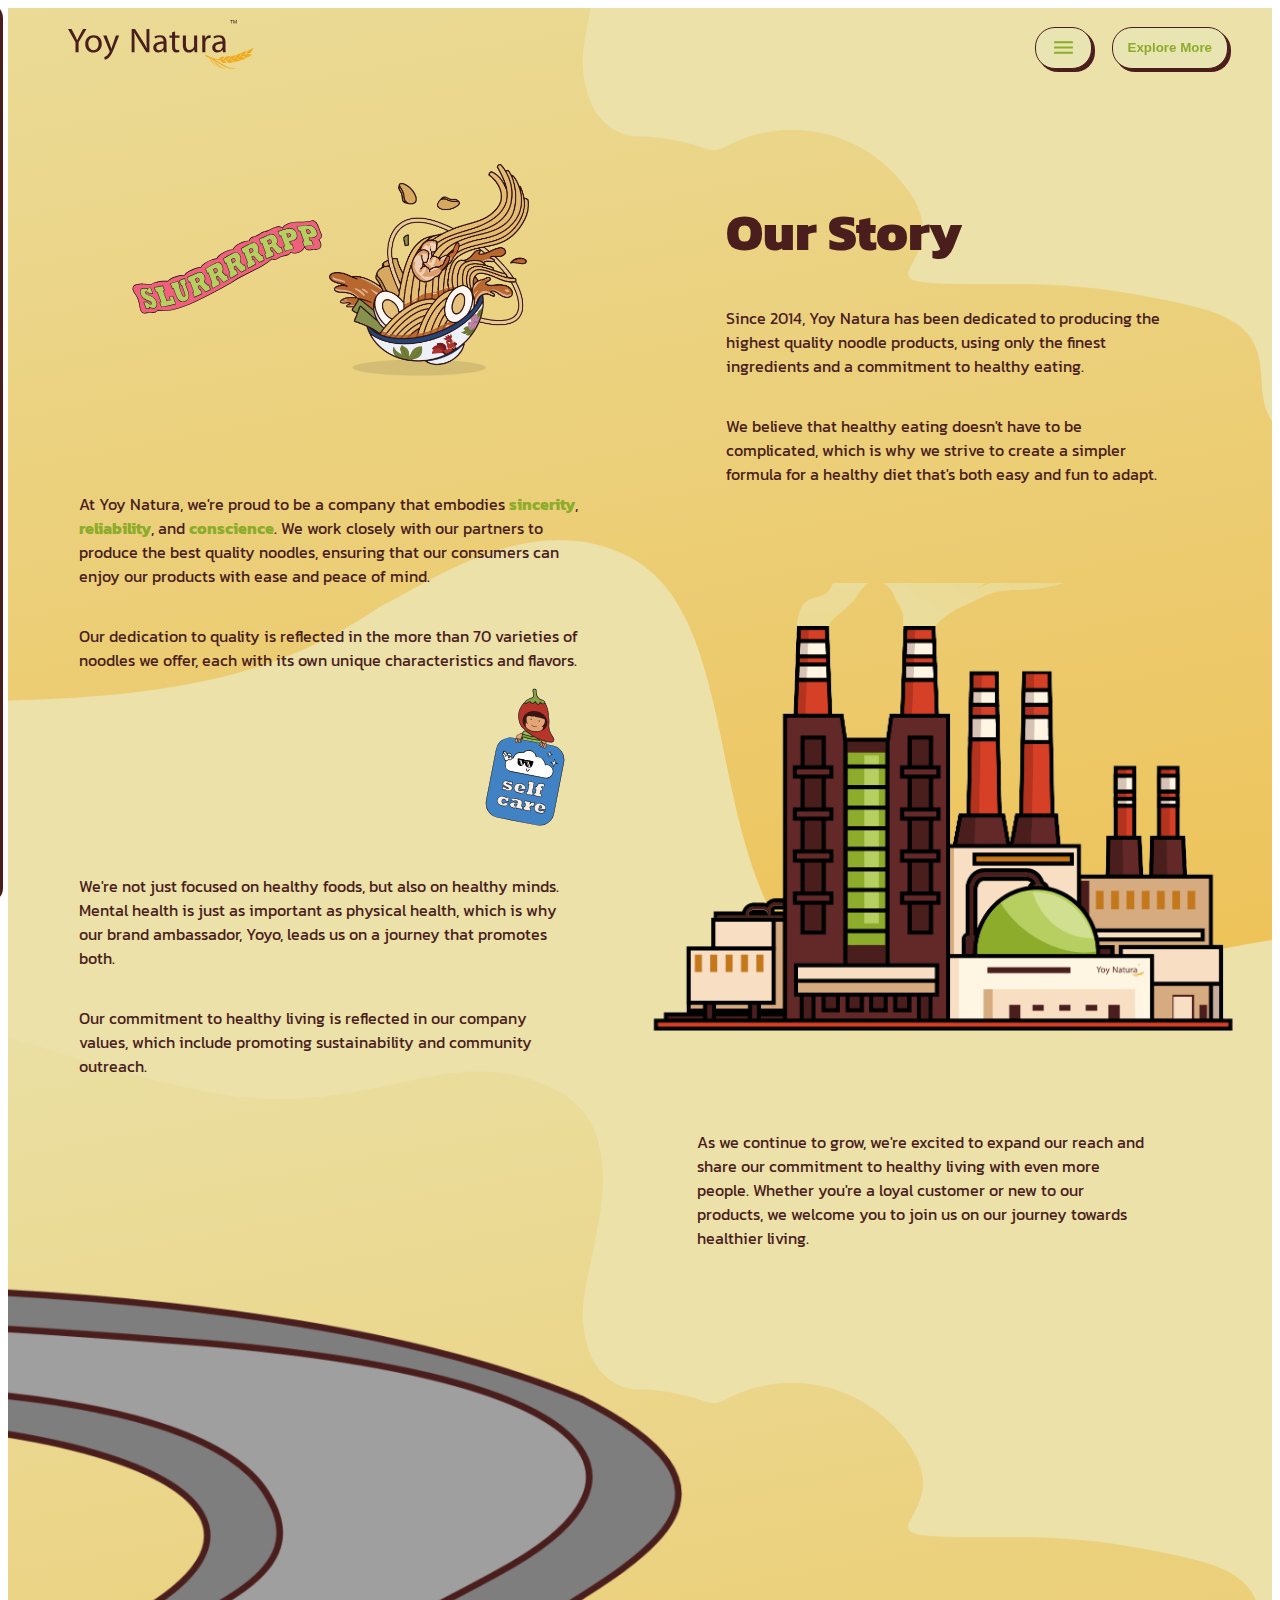
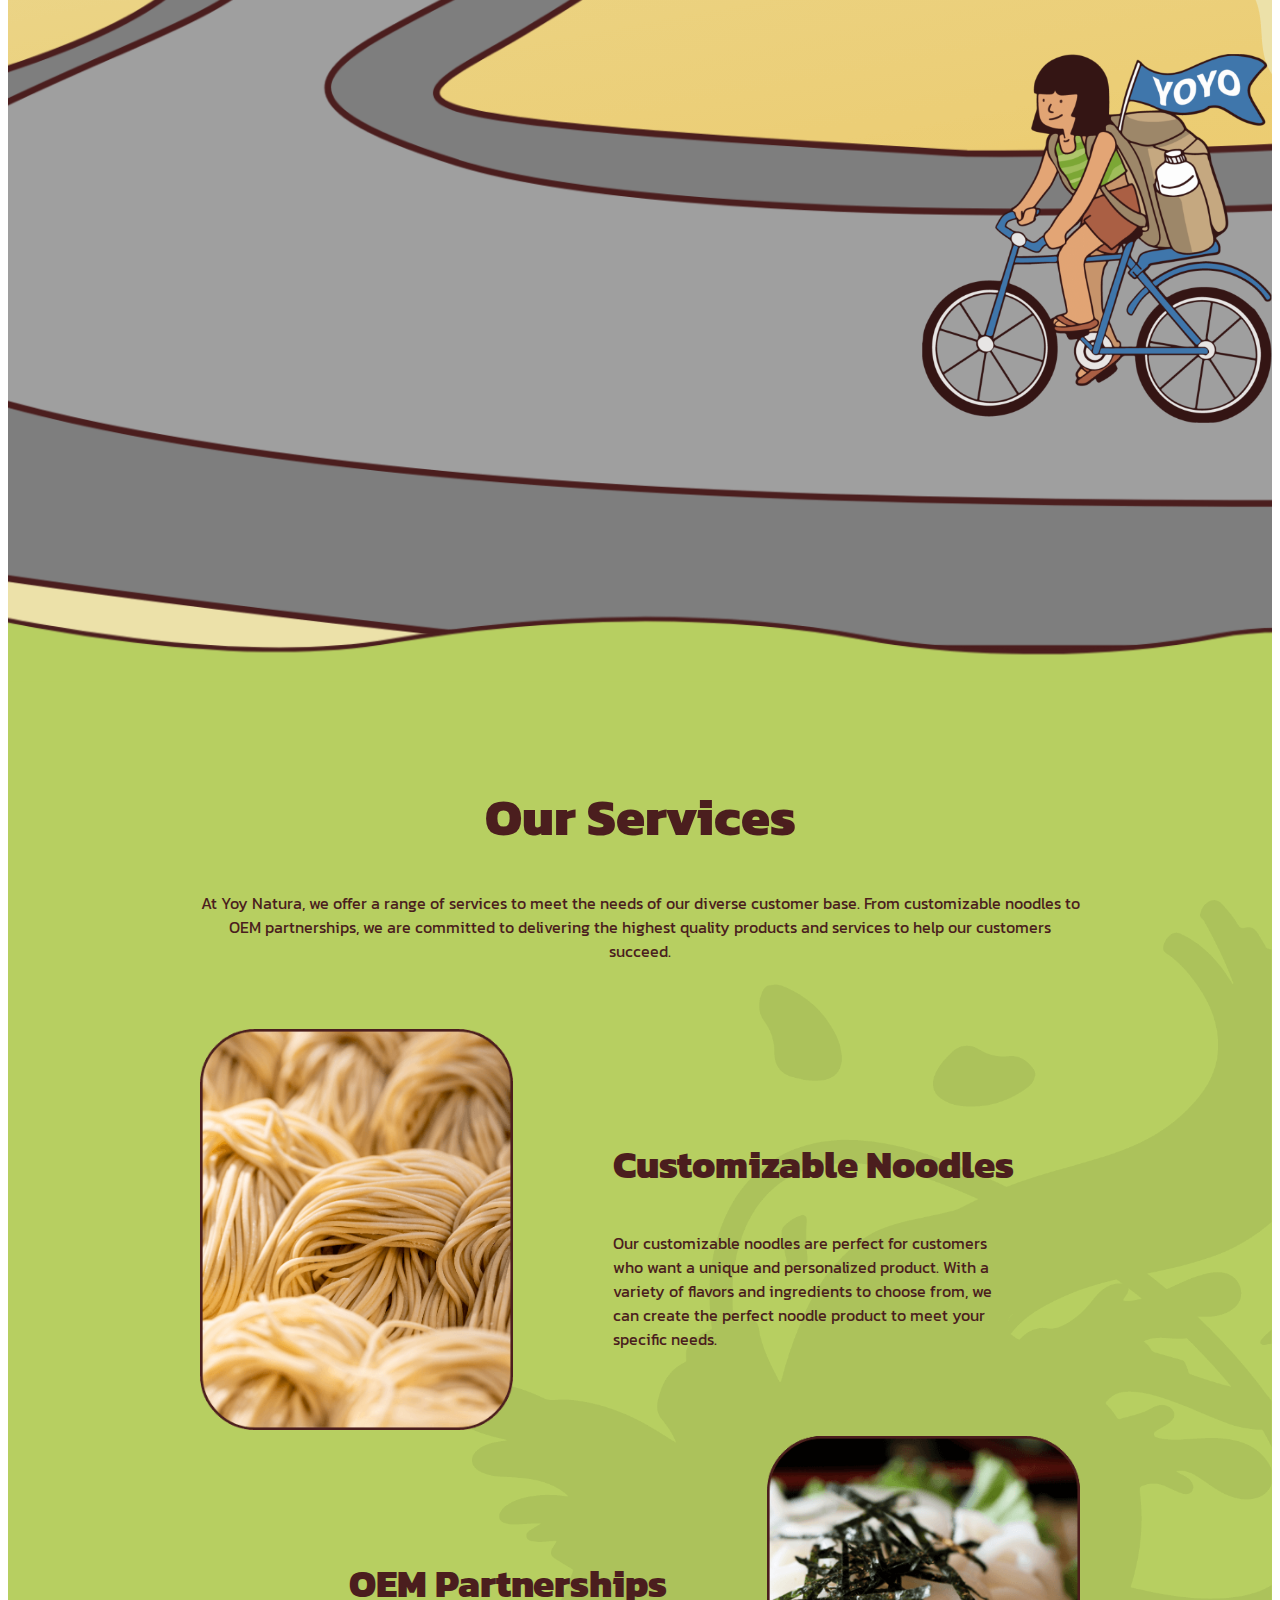
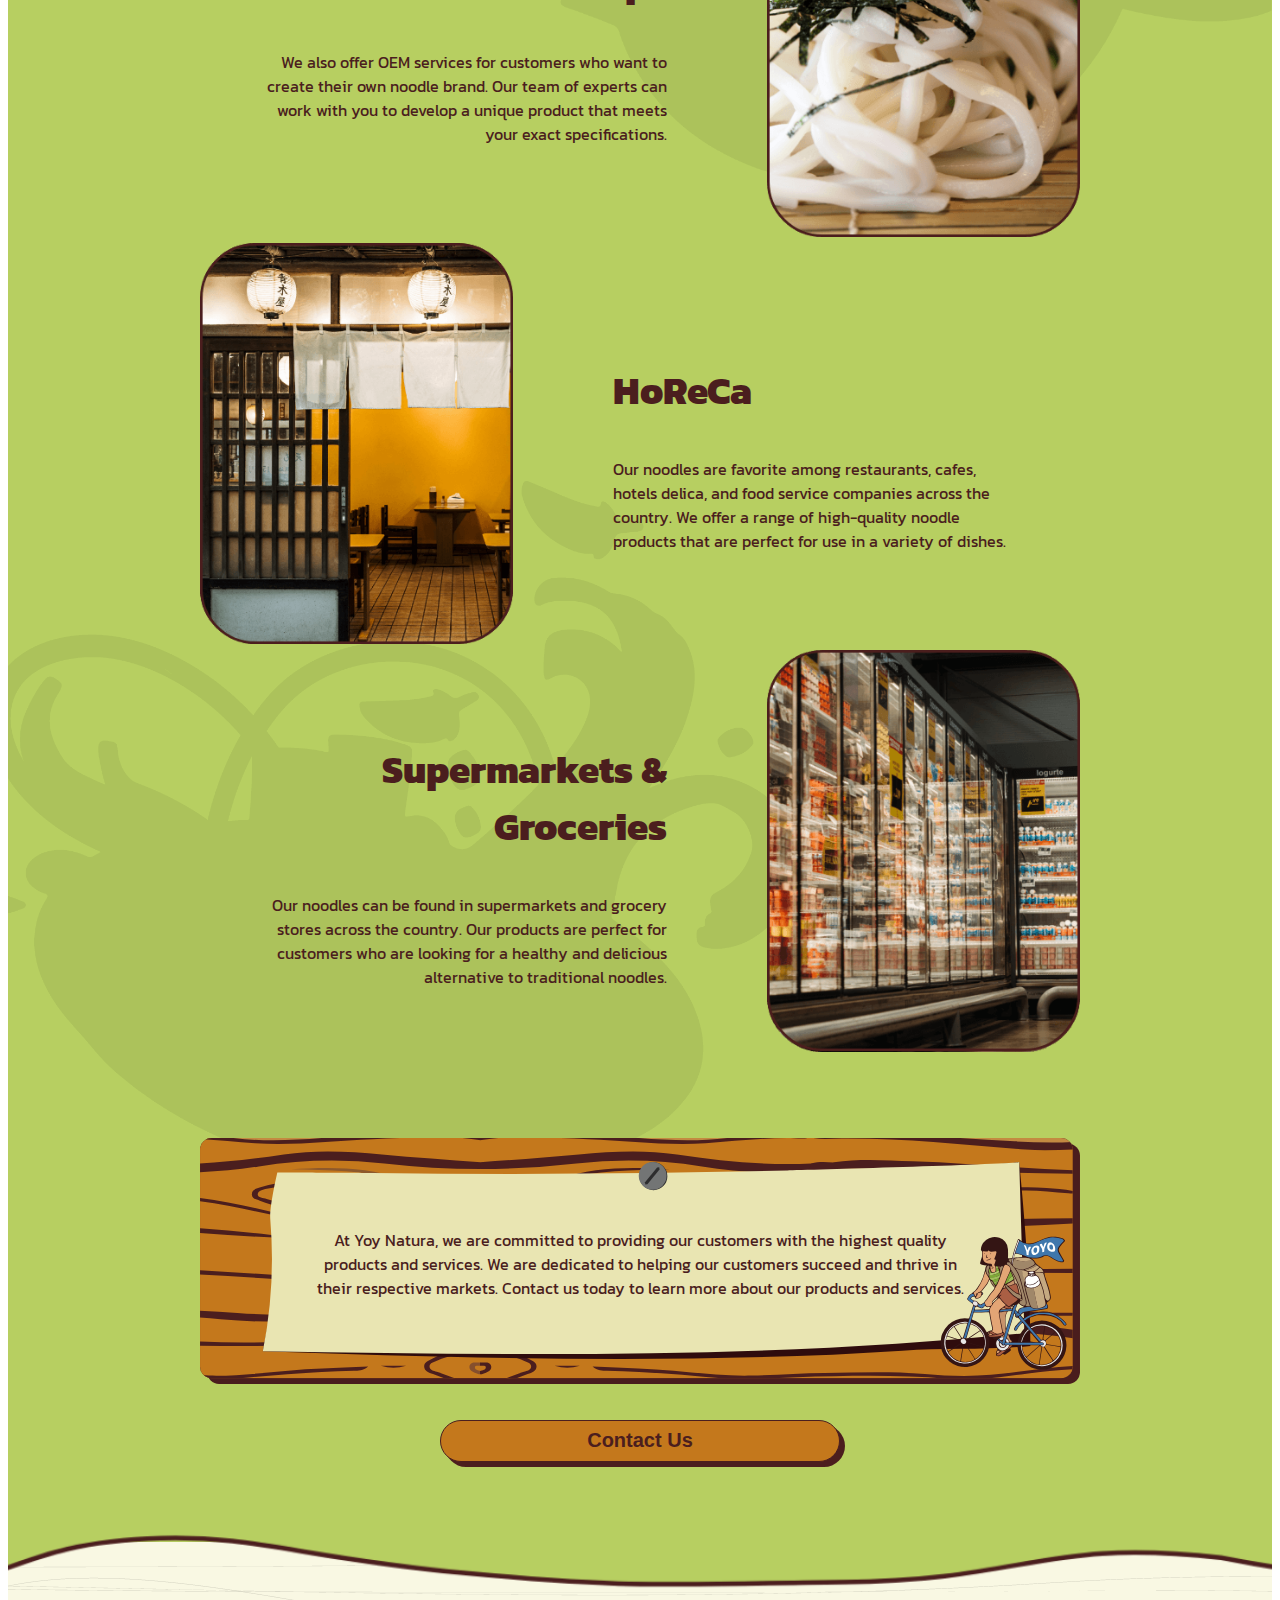
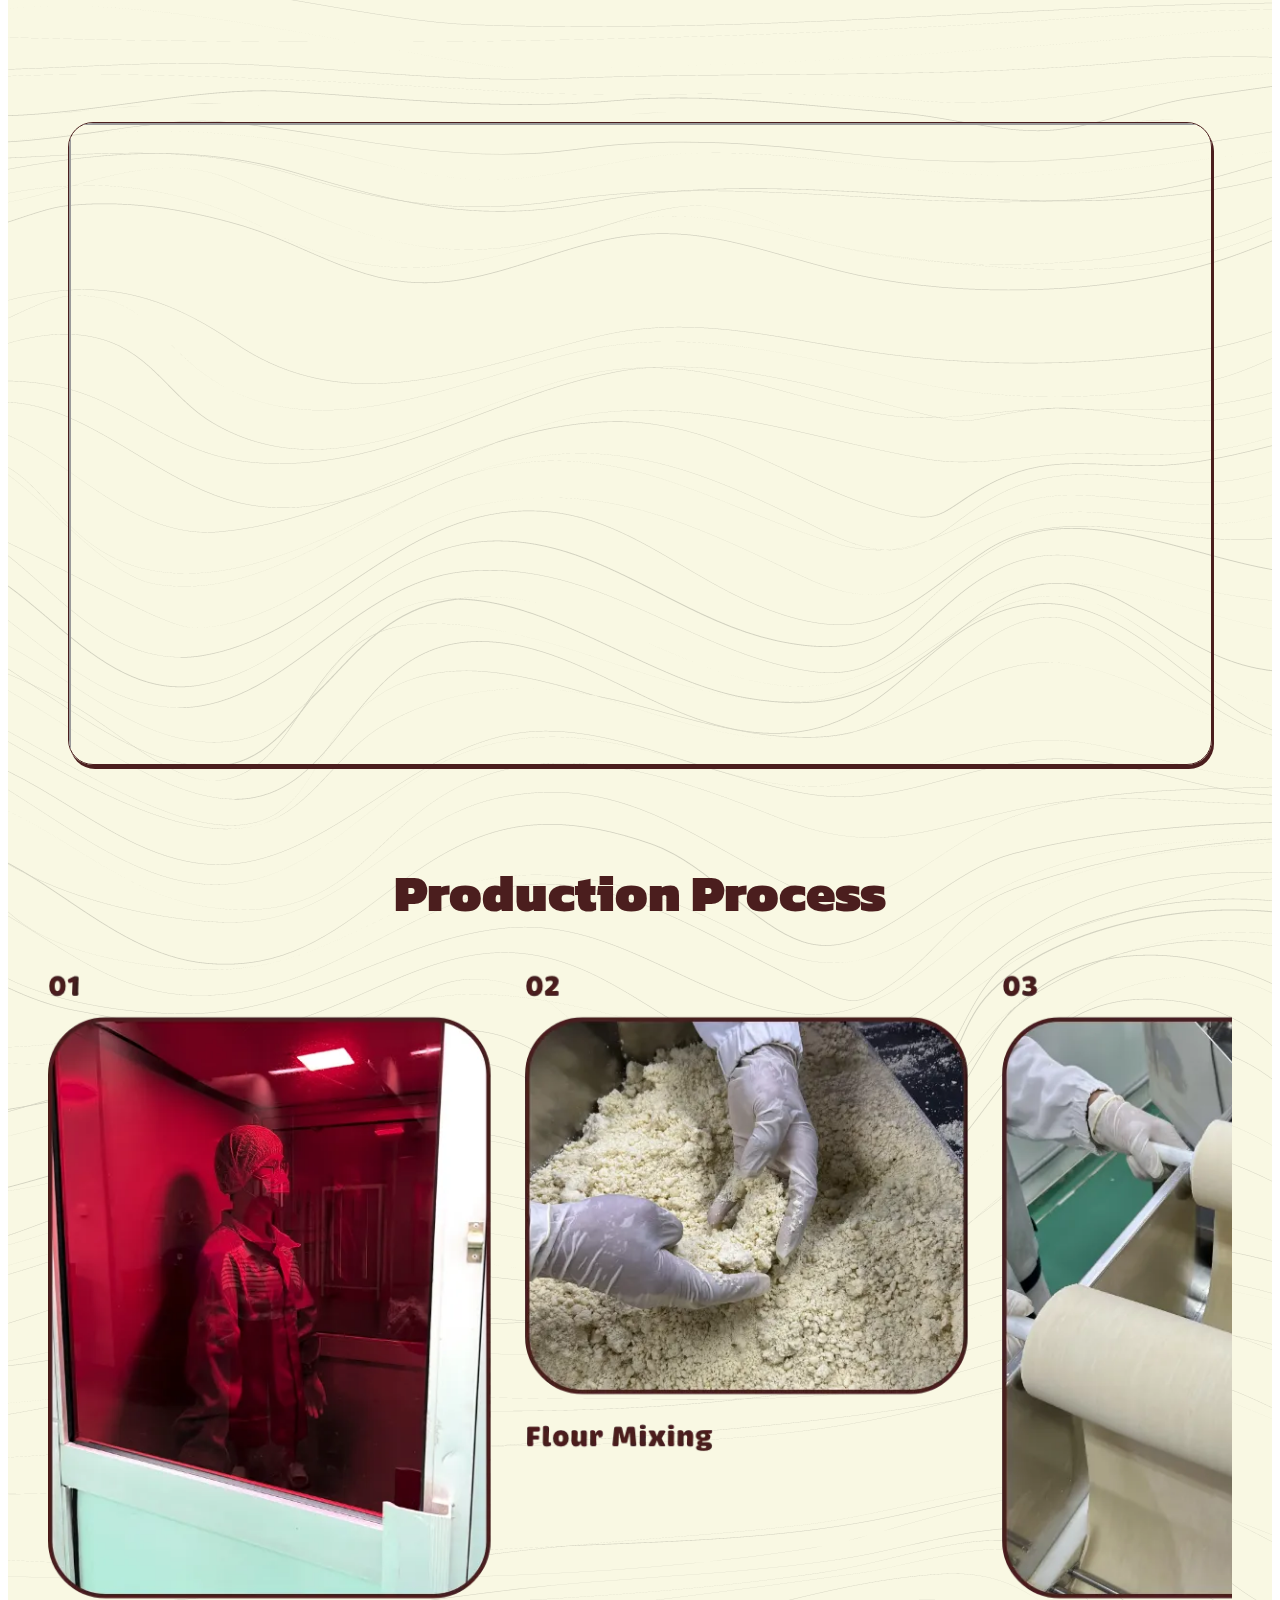
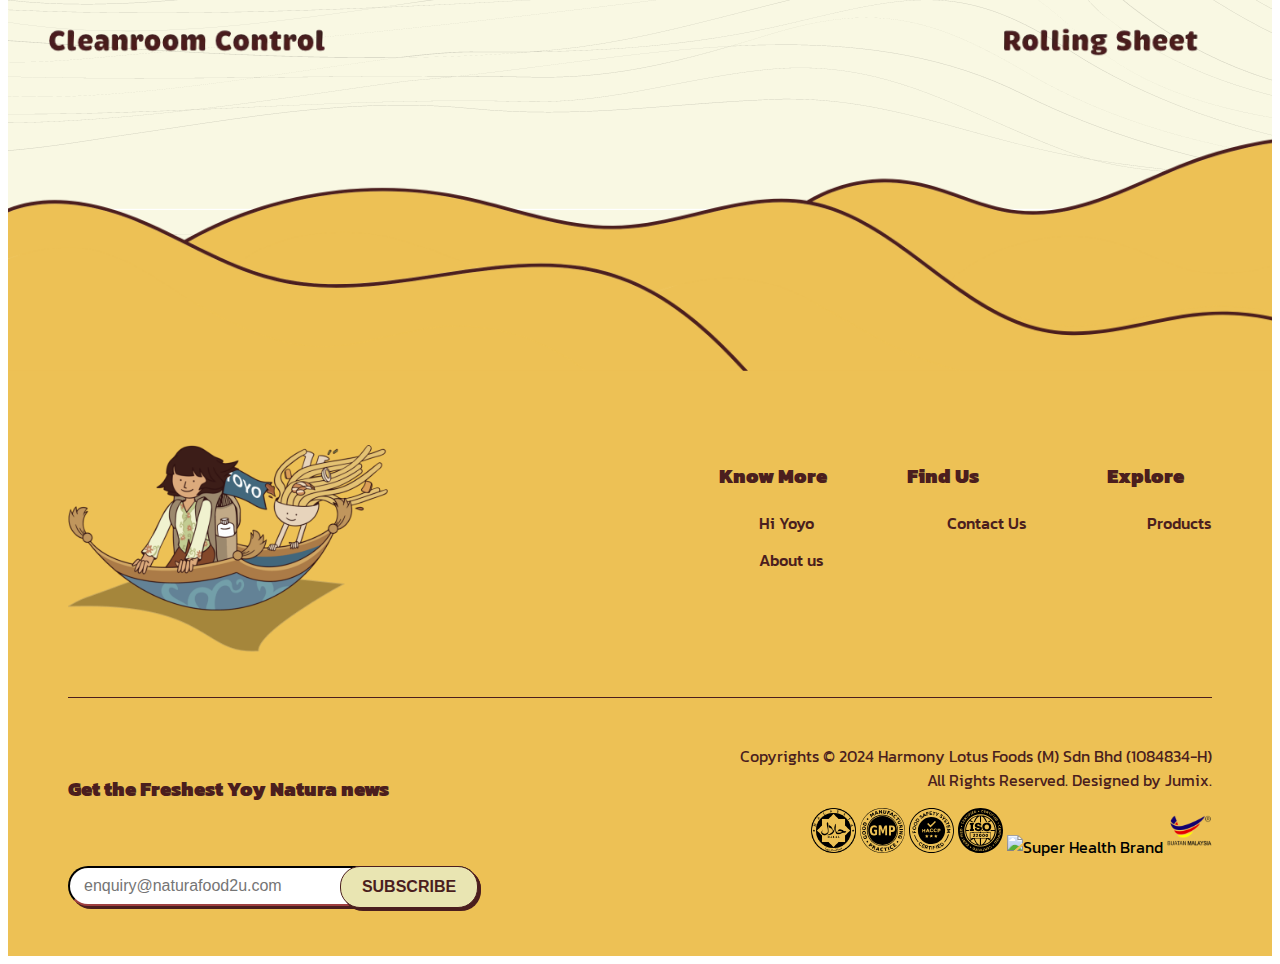
==== commit 150ee17f: "마크업 수정" ====
--- a/about/index.html
+++ b/about/index.html
@@ -1,5 +1,5 @@
 <!DOCTYPE html>
-<html lang="ko">
+<html lang="en">
 
 <head>
     <meta charset="UTF-8">
@@ -9,7 +9,7 @@
     <link rel="stylesheet" href="https://cdn.jsdelivr.net/npm/reset-css@5.0.2/reset.min.css">
     <!-- 아이콘 -->
     <link rel="stylesheet"
-        href="https://fonts.googleapis.com/css2?family=Material+Symbols+Outlined:opsz,wght,FILL,GRAD@24,400,0,0" />
+        href="https://fonts.googleapis.com/css2?family=Material+Symbols+Outlined:opsz,wght,FILL,GRAD@24,400,0,0">
 
     <!-- 폰트 -->
     <link rel="preconnect" href="https://fonts.googleapis.com">
@@ -26,7 +26,7 @@
         integrity="sha256-/JqT3SQfawRcv/BIHPThkBvs0OEvtFFmqPF/lYI/Cxo=" crossorigin="anonymous"></script>
 
     <!-- swiper -->
-    <link rel="stylesheet" href="https://unpkg.com/swiper@6.8.4/swiper-bundle.min.css" />
+    <link rel="stylesheet" href="https://unpkg.com/swiper@6.8.4/swiper-bundle.min.css">
     <script src="https://unpkg.com/swiper@6.8.4/swiper-bundle.min.js"></script>
 
     <script defer src="../js/common.js"></script>
@@ -54,8 +54,12 @@
                 <span class="material-symbols-outlined">close_small</span>
             </div>
             <ul>
-                <li><a href="/hi-yoyo">Hi Yoyo</a></li>
-                <li class="active"><a href="/about">About us</a></li>
+                <li>
+                    <a href="/hi-yoyo">Hi Yoyo</a>
+                </li>
+                <li class="active">
+                    <a href="/about">About us</a>
+                </li>
             </ul>
         </nav>
 
@@ -64,10 +68,10 @@
                 <div class="story-wrap">
                     <div class="story-left">
                         <div class="story-items">
-                            <picture>
-                                <img src="../images/A-stickers-05-slurrrrp.svg" alt="slurrrrp" />
-                                <img src="../images/H-noodle-02-curry-laksa-01.png" alt="Curry Laksa Ramen" />
-                            </picture>
+                            <div class="picture">
+                                <img src="../images/A-stickers-05-slurrrrp.svg" alt="slurrrrp">
+                                <img src="../images/H-noodle-02-curry-laksa-01.png" alt="Curry Laksa Ramen">
+                            </div>
 
                             <div class="description">
                                 <p>At Yoy Natura, we're proud to be a company that embodies <b>sincerity</b>,
@@ -101,9 +105,9 @@
                 <div class="story-wrap">
                     <div class="story-left">
                         <div class="story-items">
-                            <picture>
-                                <img src="../images/A-stickers-02-self-care-1.svg" alt="Self Care" />
-                            </picture>
+                            <div class="picture">
+                                <img src="../images/A-stickers-02-self-care-1.svg" alt="Self Care">
+                            </div>
 
                             <div class="description">
                                 <p>We're not just focused on healthy foods, but also on healthy minds. Mental health is
@@ -136,10 +140,10 @@
             </div>
 
             <div class="story-road">
-                <picture>
+                <div class="picture">
                     <img src="../images/A-CTA-road-2048x1049.png" alt="Road">
                     <img src="../images/H-Yoyo-Cycling.png" alt="YOYO" class="yoyo">
-                </picture>
+                </div>
             </div>
 
         </section>
@@ -156,7 +160,7 @@
 
                 <div class="services-item">
                     <div class="services-item-img">
-                        <img src="../images/H-gallery-01-customizable-noodles.png" alt="Customizable Noodles" />
+                        <img src="../images/H-gallery-01-customizable-noodles.png" alt="Customizable Noodles">
                         <img src="../images/A-stickers-01-good.svg" alt="Good" class="services-item--bedge animation">
                     </div>
 
@@ -177,15 +181,15 @@
                     </div>
 
                     <div class="services-item-img">
-                        <img src="../images/H-gallery-02-oem-partnership.png" alt="OEM Partnerships" />
+                        <img src="../images/H-gallery-02-oem-partnership.png" alt="OEM Partnerships">
                     </div>
                 </div>
 
                 <div class="services-item">
                     <div class="services-item-img">
-                        <img src="../images/H-gallery-03-HoReCa.png" alt="Restaurants" />
+                        <img src="../images/H-gallery-03-HoReCa.png" alt="Restaurants">
                         <img src="../images/A-stickers-02-fun-tasty.svg" alt="Fun tasty"
-                            class="services-item--bedge animation" />
+                            class="services-item--bedge animation">
                     </div>
 
                     <div class="services-item-txt description">
@@ -205,15 +209,14 @@
                     </div>
 
                     <div class="services-item-img">
-                        <img src="../images/H-gallery-04-Groceries.png" alt="Groceries and Supermarket" />
-                        <img src="../images/A-stickers-03-cloud.svg" alt="Okay"
-                            class="services-item--bedge animation" />
+                        <img src="../images/H-gallery-04-Groceries.png" alt="Groceries and Supermarket">
+                        <img src="../images/A-stickers-03-cloud.svg" alt="Okay" class="services-item--bedge animation">
                     </div>
                 </div>
 
                 <div class="services-contact">
                     <div class="services-contact-board">
-                        <img src="../images/A-signboard.svg" alt="board" />
+                        <img src="../images/A-signboard.svg" alt="board">
                         <div class="description">
                             <p>At Yoy Natura, we are committed to providing our customers with the highest quality
                                 products
@@ -240,34 +243,30 @@
             <div class="production-process">
                 <h1>Production Process</h1>
                 <div class="production-process-img">
-                    <img src="../images/process.webp" alt="process" />
-                </div>
-                <div class="production-process-svg">
-                    <path stroke-linecap="butt" stroke-linejoin="miter" fill-opacity="0" stroke-miterlimit="4"
-                        stroke="rgb(75,30,30)" stroke-opacity="1" stroke-width="2"
-                        d=" M720,0 C720,0 720,0 720,0 C720,21.976106643676758 702.1571044921875,39.819000244140625 680.1810302734375,39.819000244140625 C680.1810302734375,39.819000244140625 -680.1810302734375,39.819000244140625 -680.1810302734375,39.819000244140625 C-702.1571044921875,39.819000244140625 -720,21.976106643676758 -720,0 C-720,0 -720,0 -720,0 C-720,-21.976106643676758 -702.1571044921875,-39.819000244140625 -680.1810302734375,-39.819000244140625 C-680.1810302734375,-39.819000244140625 680.1810302734375,-39.819000244140625 680.1810302734375,-39.819000244140625 C702.1571044921875,-39.819000244140625 720,-21.976106643676758 720,0z">
-                    </path>
+                    <img src="../images/process.webp" alt="process">
+                    <img src="../images/process.webp" alt="process">
+                    <img src="../images/process.webp" alt="process">
                 </div>
             </div>
         </section>
 
         <footer>
-            <img src="../images/footer-top.png" alt="line" class="footer--top-bg" />
+            <img src="../images/footer-top.png" alt="line" class="footer--top-bg">
             <div class="inner">
                 <div class="footer-container">
                     <div class="footer-wedget">
-                        <img src="../images/yoyo-flying-carpet.png" alt="YOYO" />
+                        <img src="../images/yoyo-flying-carpet.png" alt="YOYO">
                     </div>
                     <div class="f-menu">
                         <ul>
                             <li><span>Know More</span>
                                 <ul>
-                                    <a href="/hi-yoyo">
-                                        <li>Hi Yoyo</li>
-                                    </a>
-                                    <a href="/about">
-                                        <li>About us</li>
-                                    </a>
+                                    <li>
+                                        <a href="/hi-yoyo">Hi Yoyo</a>
+                                    </li>
+                                    <li>
+                                        <a href="/about">About us</a>
+                                    </li>
                                 </ul>
                             </li>
                             <li><span>Find Us</span>
@@ -295,15 +294,15 @@
                     </div>
                     <div class="footer-copyright">
                         <p>
-                            Copyrights © 2024 Harmony Lotus Foods (M) Sdn Bhd (1084834-H) <br />
+                            Copyrights © 2024 Harmony Lotus Foods (M) Sdn Bhd (1084834-H) <br>
                             All Rights Reserved. Designed by Jumix.
                         </p>
-                        <img src="../images/F-Icons-01-Halal.svg" alt="Halal" />
-                        <img src="../images/F-Icons-02-GMP.svg" alt="GMP" />
-                        <img src="../images/F-Icons-03-HACCP.svg" alt="HACCP" />
-                        <img src="../images/F-Icons-04-ISO22000.svg" alt="ISO 22000" />
-                        <img src="../images/F-Icons-05-Super-Health-Brand.svg" alt="Super Health Brand" />
-                        <img src="../images/F-Icons-06-Buatan-Malaysia.svg" alt="Buatan Malaysia" />
+                        <img src="../images/F-Icons-01-Halal.svg" alt="Halal">
+                        <img src="../images/F-Icons-02-GMP.svg" alt="GMP">
+                        <img src="../images/F-Icons-03-HACCP.svg" alt="HACCP">
+                        <img src="../images/F-Icons-04-ISO22000.svg" alt="ISO 22000">
+                        <img src="../images/F-Icons-05-Super-Health-Brand.svg" alt="Super Health Brand">
+                        <img src="../images/F-Icons-06-Buatan-Malaysia.svg" alt="Buatan Malaysia">
                     </div>
                 </div>
             </div>
--- a/css/main.css
+++ b/css/main.css
@@ -38,7 +38,7 @@
     outline: none;
 }
 
-picture {
+.picture {
     position: absolute;
 }
 
@@ -273,13 +273,14 @@
     color: var(--color-white);
 }
 
-.explore picture.yoyo {
+.explore .yoyo {
     transition-duration: .4s;
+    position: absolute;
     right: 0;
     bottom: -40px;
 }
 
-.explore picture.yoyo img {
+.explore .yoyo img {
     width: 600px;
 }
 
@@ -287,11 +288,12 @@
     position: relative;
 }
 
-.series picture.wheat {
+.series .wheat {
+    position: absolute;
     top: -300px;
 }
 
-.series picture.wheat img {
+.series .wheat img {
     max-width: 100%;
 }
 
@@ -643,23 +645,23 @@
     position: relative;
 }
 
-.products .products-wrap .products-img picture {
+.products .products-wrap .products-img .picture {
     top: 35px;
     left: 0;
 }
 
-.products .products-wrap .products-img picture img {
+.products .products-wrap .products-img .picture img {
     position: absolute;
     transition: .4s;
     visibility: hidden;
     opacity: 0;
 }
 
-.products .products-wrap .products-img picture .prod--japanese {
+.products .products-wrap .products-img .picture .prod--japanese {
     left: 40px;
 }
 
-.products .products-wrap .products-img picture img.show {
+.products .products-wrap .products-img .picture img.show {
     visibility: visible;
     opacity: 1;
 }
@@ -1043,11 +1045,11 @@
         margin-top: -20px;
     }
 
-    .explore picture.yoyo {
+    .explore .yoyo {
         bottom: 0;
     }
 
-    .explore picture.yoyo img {
+    .explore .yoyo img {
         width: 500px;
     }
 
@@ -1114,14 +1116,14 @@
         width: 100%;
     }
 
-    .products .products-wrap .products-img picture {
+    .products .products-wrap .products-img .picture {
         width: 100%;
         height: 100%;
         top: 14px;
         left: -15px;
     }
 
-    .products .products-wrap .products-img picture .prod--japanese {
+    .products .products-wrap .products-img .picture .prod--japanese {
         left: 30px;
     }
 
@@ -1169,7 +1171,7 @@
         font-size: 50px;
     }
 
-    .explore picture.yoyo img {
+    .explore .yoyo img {
         width: 400px;
         bottom: 50px;
     }
@@ -1178,7 +1180,7 @@
         margin-bottom: 180px;
     }
 
-    .series picture.wheat {
+    .series .wheat {
         top: -150px;
     }
 
@@ -1313,7 +1315,7 @@
         display: block;
     }
 
-    .products .products-wrap .products-img picture {
+    .products .products-wrap .products-img .picture {
         display: none;
     }
 
@@ -1462,7 +1464,7 @@
         width: 100%;
     }
 
-    .explore picture.yoyo img {
+    .explore .yoyo img {
         width: 280px;
     }
 
@@ -1472,7 +1474,7 @@
         margin: 0;
     }
 
-    .series picture.wheat img {
+    .series .wheat img {
         min-width: 480px;
     }
 
--- a/css/about.css
+++ b/css/about.css
@@ -1,4 +1,4 @@
-picture {
+.picture {
     position: static;
 }
 
@@ -32,7 +32,7 @@
     flex-direction: column;
 }
 
-.story .story-wrap .story-left picture {
+.story .story-wrap .story-left .picture {
     display: flex;
     justify-content: center;
     align-items: center;
@@ -84,7 +84,7 @@
     transform: translate(-100px, -290px);
 }
 
-.story .story-wrap:nth-child(2) .story-left picture {
+.story .story-wrap:nth-child(2) .story-left .picture {
     padding-bottom: 231px;
 }
 
@@ -108,7 +108,7 @@
     position: relative;
 }
 
-.story .story-road picture .yoyo {
+.story .story-road .picture .yoyo {
     width: 473px;
     position: absolute;
     right: 0;
@@ -274,10 +274,12 @@
 .production .production-process .production-process-img {
     overflow: hidden;
     margin-top: 30px;
+    display: flex;
+    gap: 30px;
 }
 
 .production .production-process .production-process-img img {
-    animation: scrollAnimation 25s infinite forwards;
+    animation: scrollAnimation 30s infinite linear;
 }
 
 .production .production-process .production-process-img img {
@@ -313,7 +315,7 @@
         font-size: 16px;
     }
 
-    .story .story-wrap:nth-child(2) .story-left picture {
+    .story .story-wrap:nth-child(2) .story-left .picture {
         padding-bottom: 100px;
     }
 
@@ -332,11 +334,11 @@
         padding: 0;
     }
 
-    .story .story-road picture img:nth-child(1) {
+    .story .story-road .picture img:nth-child(1) {
         width: 150%;
     }
 
-    .story .story-road picture .yoyo {
+    .story .story-road .picture .yoyo {
         width: 350px;
     }
 
@@ -400,7 +402,7 @@
         max-width: none;
     }
 
-    .story .story-wrap .story-left picture {
+    .story .story-wrap .story-left .picture {
         display: none;
     }
 
@@ -431,11 +433,11 @@
         display: none;
     }
 
-    .story .story-road picture img:nth-child(1) {
+    .story .story-road .picture img:nth-child(1) {
         width: 100%;
     }
 
-    .story .story-road picture .yoyo {
+    .story .story-road .picture .yoyo {
         width: 270px;
         bottom: 140px;
     }
@@ -491,7 +493,7 @@
         height: 400px;
     }
 
-    .story .story-road picture .yoyo {
+    .story .story-road .picture .yoyo {
         bottom: 75px;
     }
 
